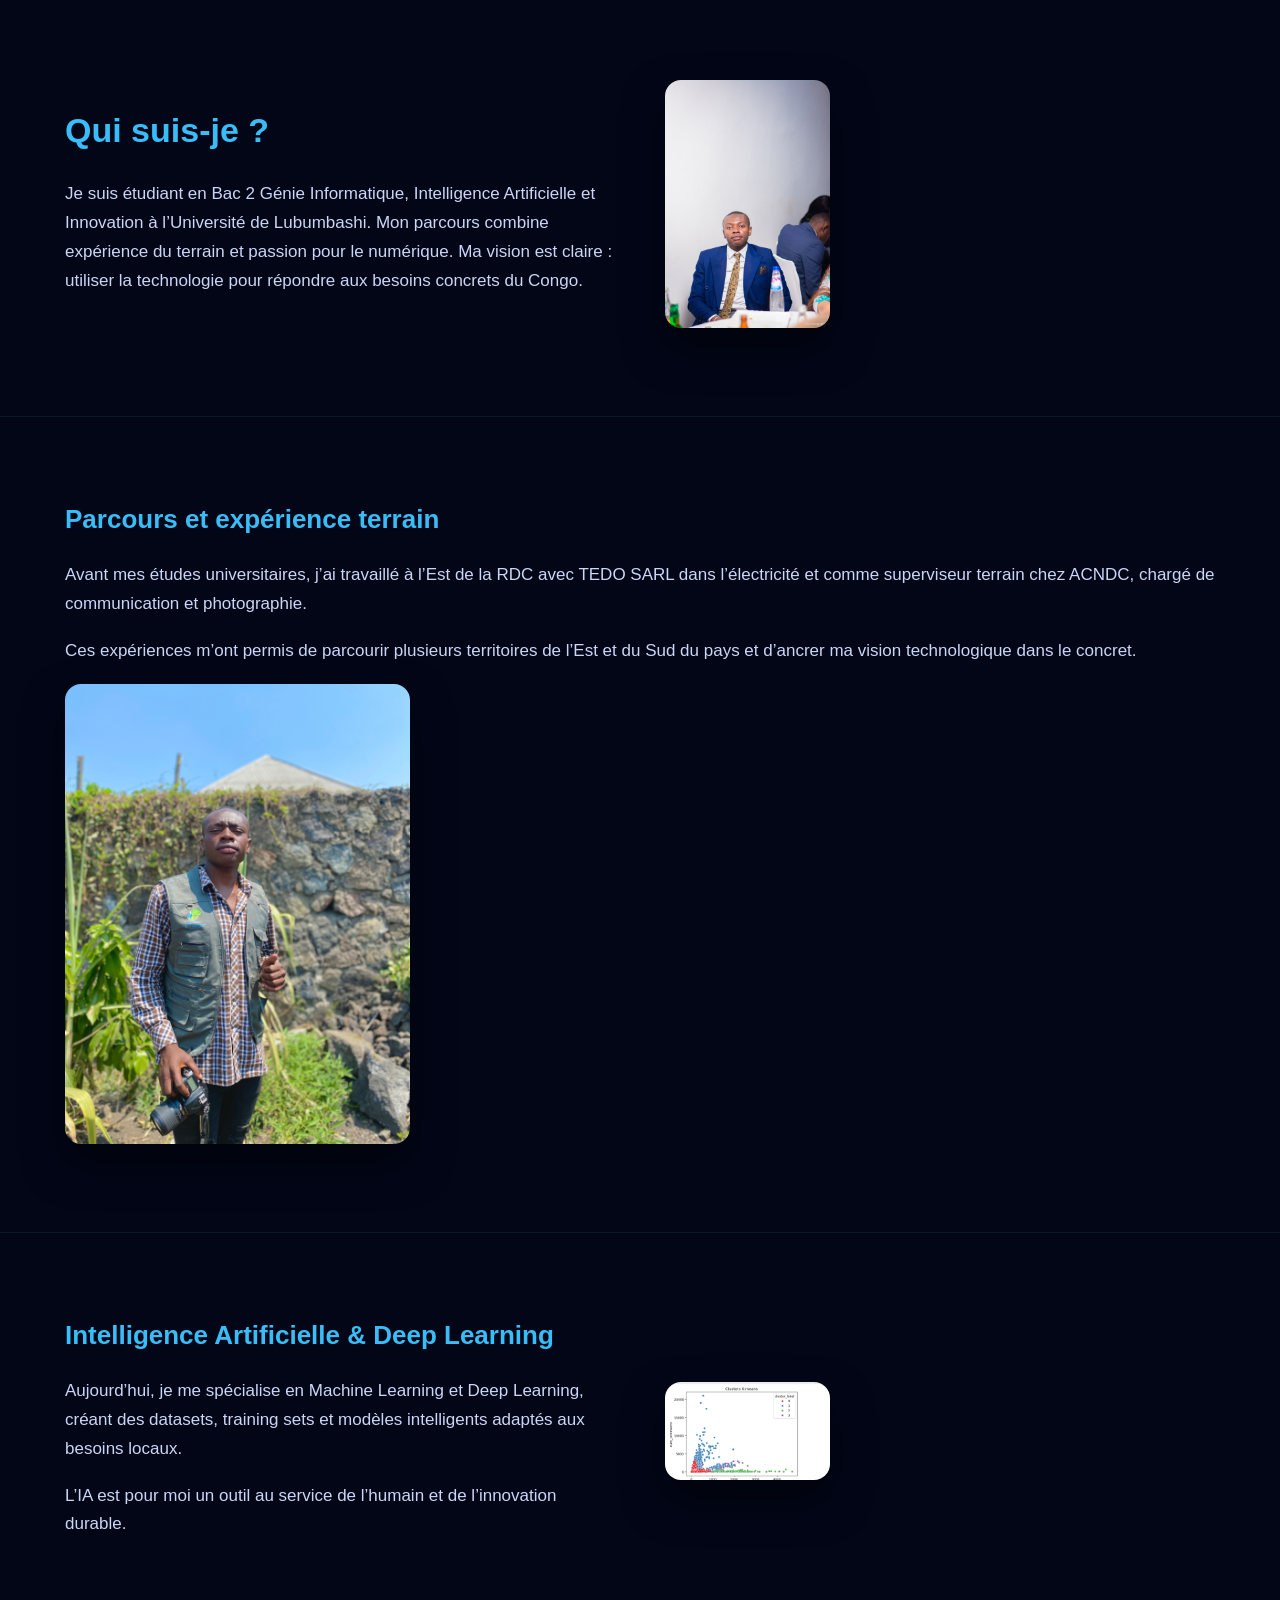
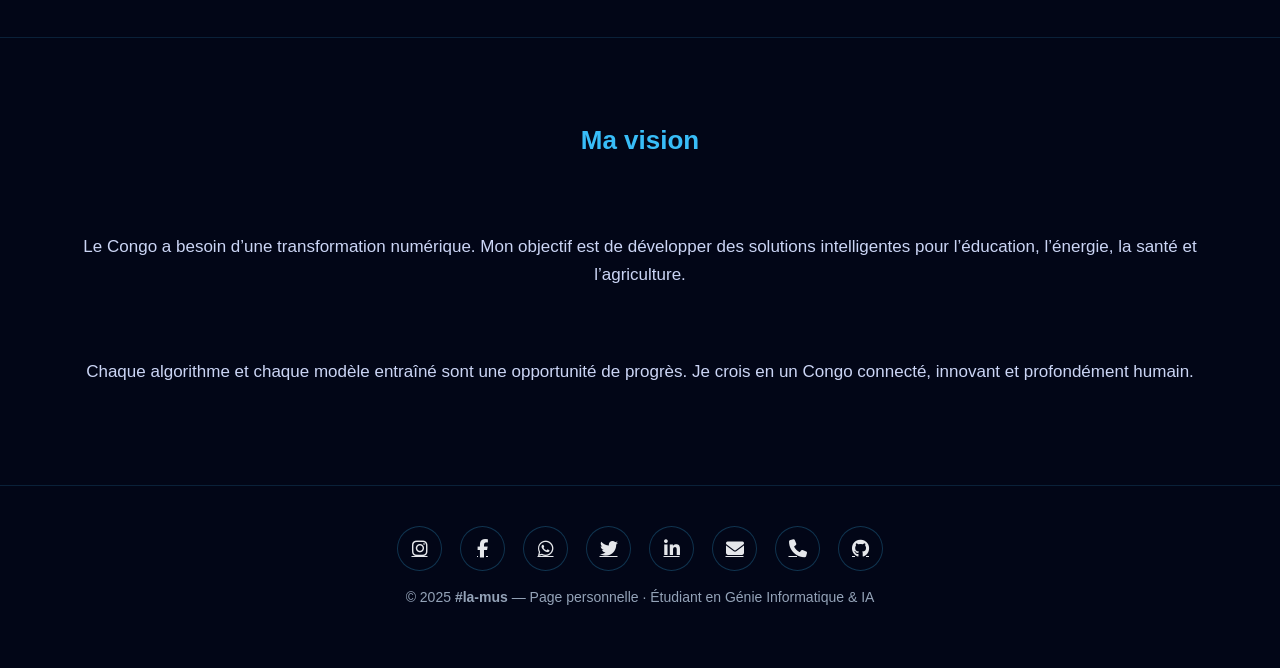
==== about.html @ ade67808 "Add files via upload" ====
<!DOCTYPE html>
<html lang="fr">
<head>
    <meta charset="UTF-8">
    <meta name="viewport" content="width=device-width, initial-scale=1.0">
    <title>À propos de moi | #la-mus</title>
    <link rel="stylesheet" href="https://cdnjs.cloudflare.com/ajax/libs/font-awesome/6.5.2/css/all.min.css">
    <style>
        /* RESET & BASE */
        * {
            margin: 0;
            padding: 0;
            box-sizing: border-box;
            font-family: "Segoe UI", Arial, sans-serif;
        }

        body {
            background-color: #020617;
            color: #e5e7eb;
            line-height: 1.7;
        }

        /* CONTAINERS & TEXT */
        .about-section {
            padding: 80px 20px;
        }

        .container {
            max-width: 1150px;
            margin: auto;
            display: flex;
            align-items: center;
            gap: 50px;
        }

        .container.reverse {
            flex-direction: row-reverse;
        }

        .container.center {
            flex-direction: column;
            text-align: center;
        }

        .text {
            flex: 1;
        }

        .image {
            flex: 1;
        }

        .image img {
            width: 30%;
            border-radius: 16px;
            box-shadow: 0 20px 40px rgba(0,0,0,0.5);
        }

        h2, h3 {
            color: #38bdf8;
            margin-bottom: 20px;
            font-weight: 600;
        }

        h2 { font-size: 34px; }
        h3 { font-size: 26px; }

        p {
            margin-bottom: 18px;
            font-size: 17px;
            color: #cbd5f5;
        }

        /* SECTIONS */
        .intro { background: linear-gradient(180deg, #020617, #020617); }
        .parcours { background-color: #020617; border-top: 1px solid rgba(56, 189, 248, 0.1); }
        .ai { background-color: #020617; border-top: 1px solid rgba(56, 189, 248, 0.1); }
        .vision { background: linear-gradient(180deg, #020617, #020617); border-top: 1px solid rgba(56, 189, 248, 0.15); }

        /* FOOTER */
        footer {
            background-color: #020617;
            padding: 40px 20px;
            text-align: center;
            border-top: 1px solid rgba(56, 189, 248, 0.15);
        }

        .social-icons {
            display: flex;
            justify-content: center;
            flex-wrap: wrap;
            gap: 18px;
            margin-bottom: 15px;
        }

        .social-icons a {
            width: 45px;
            height: 45px;
            display: flex;
            align-items: center;
            justify-content: center;
            border-radius: 50%;
            color: #e5e7eb;
            font-size: 18px;
            background: #020617;
            border: 1px solid rgba(56, 189, 248, 0.25);
            transition: all 0.3s ease;
        }

        .social-icons a:hover {
            transform: translateY(-4px);
            background-color: #38bdf8;
            color: #020617;
        }

        footer p { font-size: 14px; color: #94a3b8; }

        /* RESPONSIVE */
        @media (max-width: 768px) {
            .container, .container.reverse {
                flex-direction: column;
                text-align: center;
            }
            h2 { font-size: 28px; }
            h3 { font-size: 22px; }
            .image img { 
                max-width: 100%;
                width: auto;
                height: 200px; 
                margin: auto; }
        }
    </style>
</head>
<body>

    <!-- SECTION 1 : INTRO -->
    <section class="about-section intro">
        <div class="container">
            <div class="text">
                <h2>Qui suis-je ?</h2>
                <p>
                    Je suis étudiant en Bac 2 Génie Informatique, Intelligence Artificielle et Innovation
                    à l’Université de Lubumbashi. Mon parcours combine expérience du terrain et passion
                    pour le numérique. Ma vision est claire : utiliser la technologie pour répondre
                    aux besoins concrets du Congo.
                </p>
            </div>
            <div class="image">
                <img src="professionnel.JPG" alt="Photo personnelle">
            </div>
        </div>
    </section>

    <!-- SECTION 2 : PARCOURS -->
    <section class="about-section parcours">
        <div class="container reverse">
            
            <div class="text">
                <h3>Parcours et expérience terrain</h3>
                <p>
                    Avant mes études universitaires, j’ai travaillé à l’Est de la RDC avec TEDO SARL
                    dans l’électricité et comme superviseur terrain chez ACNDC, chargé de communication et photographie.
                </p>
                <p>
                    Ces expériences m’ont permis de parcourir plusieurs territoires de l’Est et du Sud
                    du pays et d’ancrer ma vision technologique dans le concret.
                </p>
                <div class="image">
                <img src="terrain.JPG" alt="Travail sur le terrain">
            </div>
            </div>
        </div>
    </section>

    <!-- SECTION 3 : IA & DEEP LEARNING -->
    <section class="about-section ai">
        <div class="container">
            <div class="text">
                <h3>Intelligence Artificielle & Deep Learning</h3>
                <p>
                    Aujourd’hui, je me spécialise en Machine Learning et Deep Learning, créant
                    des datasets, training sets et modèles intelligents adaptés aux besoins locaux.
                </p>
                <p>
                    L’IA est pour moi un outil au service de l’humain et de l’innovation durable.
                </p>
            </div>
            <div class="image">
                <img src="deeplerning.png" alt="Deep Learning illustration">
            </div>
        </div>
    </section>

    <!-- SECTION 4 : VISION -->
    <section class="about-section vision">
        <div class="container center">
            <h3>Ma vision</h3>
            <p>
                Le Congo a besoin d’une transformation numérique. Mon objectif est de développer
                des solutions intelligentes pour l’éducation, l’énergie, la santé et l’agriculture.
            </p>
            <p>
                Chaque algorithme et chaque modèle entraîné sont une opportunité de progrès. Je crois
                en un Congo connecté, innovant et profondément humain.
            </p>
        </div>
    </section>

    <!-- FOOTER -->
    <footer>
        <div class="social-icons">
            <a href="https://www.instagram.com/tonprofil" target="_blank"><i class="fab fa-instagram"></i></a>
            <a href="https://www.facebook.com/tonprofil" target="_blank"><i class="fab fa-facebook-f"></i></a>
            <a href="https://wa.me/243846066283" target="_blank"><i class="fab fa-whatsapp"></i></a>
            <a href="https://twitter.com/tonprofil" target="_blank"><i class="fab fa-twitter"></i></a>
            <a href="https://www.linkedin.com/in/tonprofil" target="_blank"><i class="fab fa-linkedin-in"></i></a>
            <a href="mailto:musjosue809@gmail.com"><i class="fas fa-envelope"></i></a>
            <a href="tel:+243846066283"><i class="fas fa-phone"></i></a>
            <a href="https://github.com/tonprofil" target="_blank"><i class="fab fa-github"></i></a>
        </div>
        <p>© 2025 <strong>#la-mus</strong> — Page personnelle · Étudiant en Génie Informatique & IA</p>
    </footer>

</body>
</html>
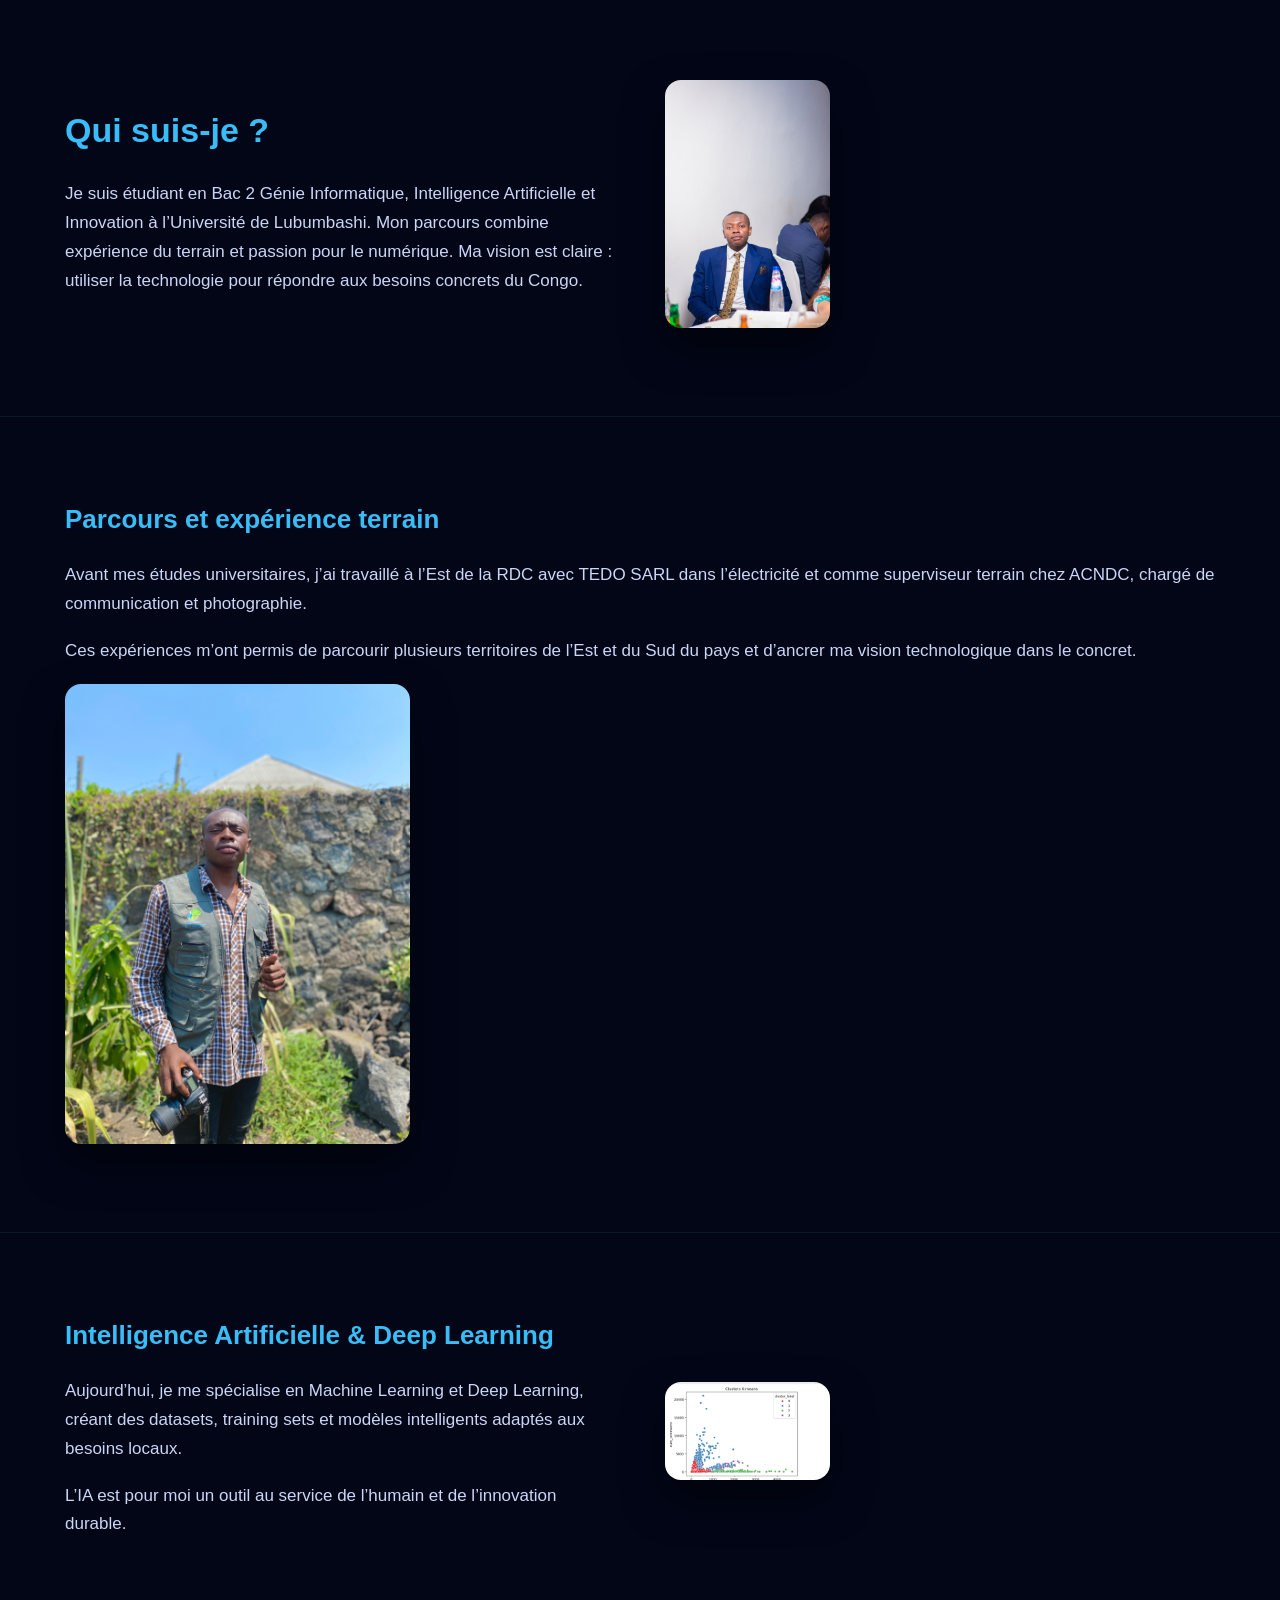
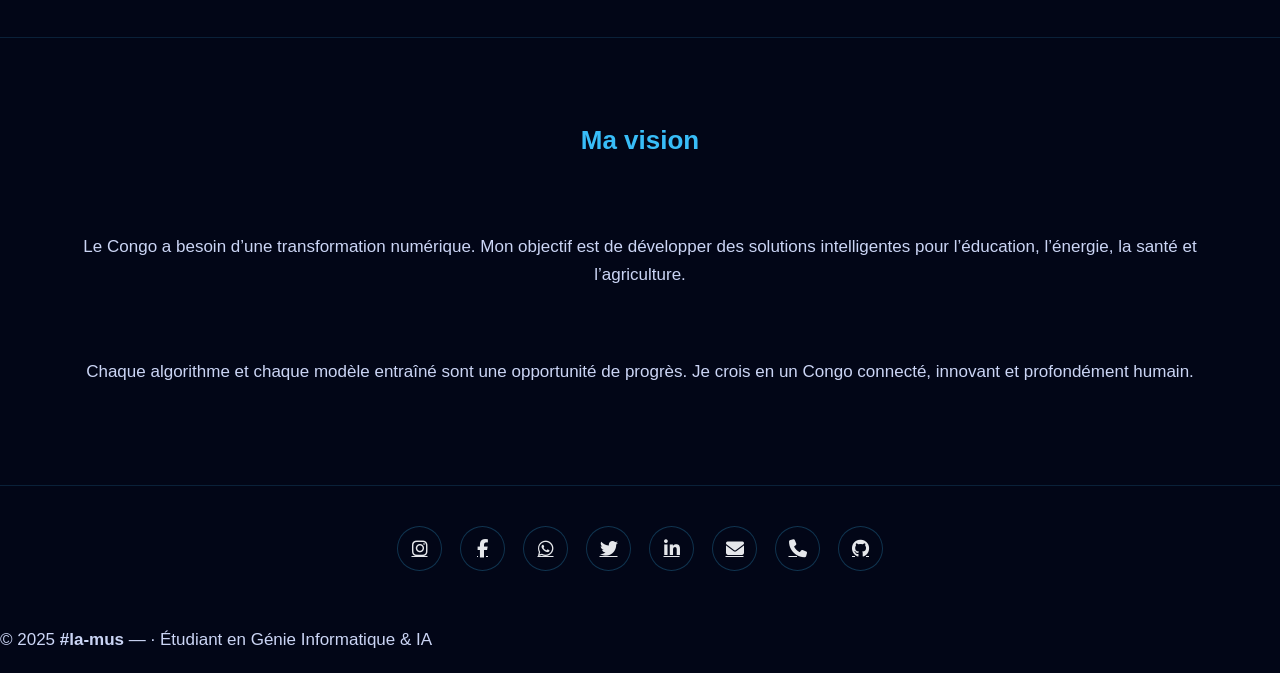
==== commit bac02663: "Revise footer with new social media links Updated footer social links and contact information." ====
--- a/about.html
+++ b/about.html
@@ -206,19 +206,19 @@
         </div>
     </section>
 
-    <!-- FOOTER -->
-    <footer>
-        <div class="social-icons">
-            <a href="https://www.instagram.com/tonprofil" target="_blank"><i class="fab fa-instagram"></i></a>
-            <a href="https://www.facebook.com/tonprofil" target="_blank"><i class="fab fa-facebook-f"></i></a>
-            <a href="https://wa.me/243846066283" target="_blank"><i class="fab fa-whatsapp"></i></a>
-            <a href="https://twitter.com/tonprofil" target="_blank"><i class="fab fa-twitter"></i></a>
-            <a href="https://www.linkedin.com/in/tonprofil" target="_blank"><i class="fab fa-linkedin-in"></i></a>
-            <a href="mailto:musjosue809@gmail.com"><i class="fas fa-envelope"></i></a>
-            <a href="tel:+243846066283"><i class="fas fa-phone"></i></a>
-            <a href="https://github.com/tonprofil" target="_blank"><i class="fab fa-github"></i></a>
-        </div>
-        <p>© 2025 <strong>#la-mus</strong> — Page personnelle · Étudiant en Génie Informatique & IA</p>
+  <footer>
+    <div class="social-icons">
+        <a href="https://www.instagram.com/mus_josue809" target="_blank" class="instagram" aria-label="Instagram"><i class="fab fa-instagram"></i></a>
+        <a href="https://www.facebook.com/musjosue" target="_blank" class="facebook" aria-label="Facebook"><i class="fab fa-facebook-f"></i></a>
+        <a href="https://wa.me/+243846066283" target="_blank" class="whatsapp" aria-label="WhatsApp"><i class="fab fa-whatsapp"></i></a>
+        <a href="https://x.com/josue_mus2" target="_blank" class="twitter" aria-label="Twitter"><i class="fab fa-twitter"></i></a>
+        <a href="https://www.linkedin.com/in/josu%C3%A9-kitumaini-836215221" target="_blank" class="linkedin" aria-label="LinkedIn"><i class="fab fa-linkedin-in"></i></a>
+        <a href="mailto:musjosue809@gmail.com" target="_blank" class="gmail" aria-label="Gmail"><i class="fas fa-envelope"></i></a>
+        <a href="tel:+243846066283" target="_blank" class="phone" aria-label="Téléphone"><i class="fas fa-phone"></i></a>
+        <a href="https://github.com/musombokelwa" target="_blank" class="github" aria-label="GitHub"><i class="fab fa-github"></i></a>
+    </div>
+</footer>
+      <p>© 2025 <strong>#la-mus</strong> —  · Étudiant en Génie Informatique & IA</p>
     </footer>
 
 </body>
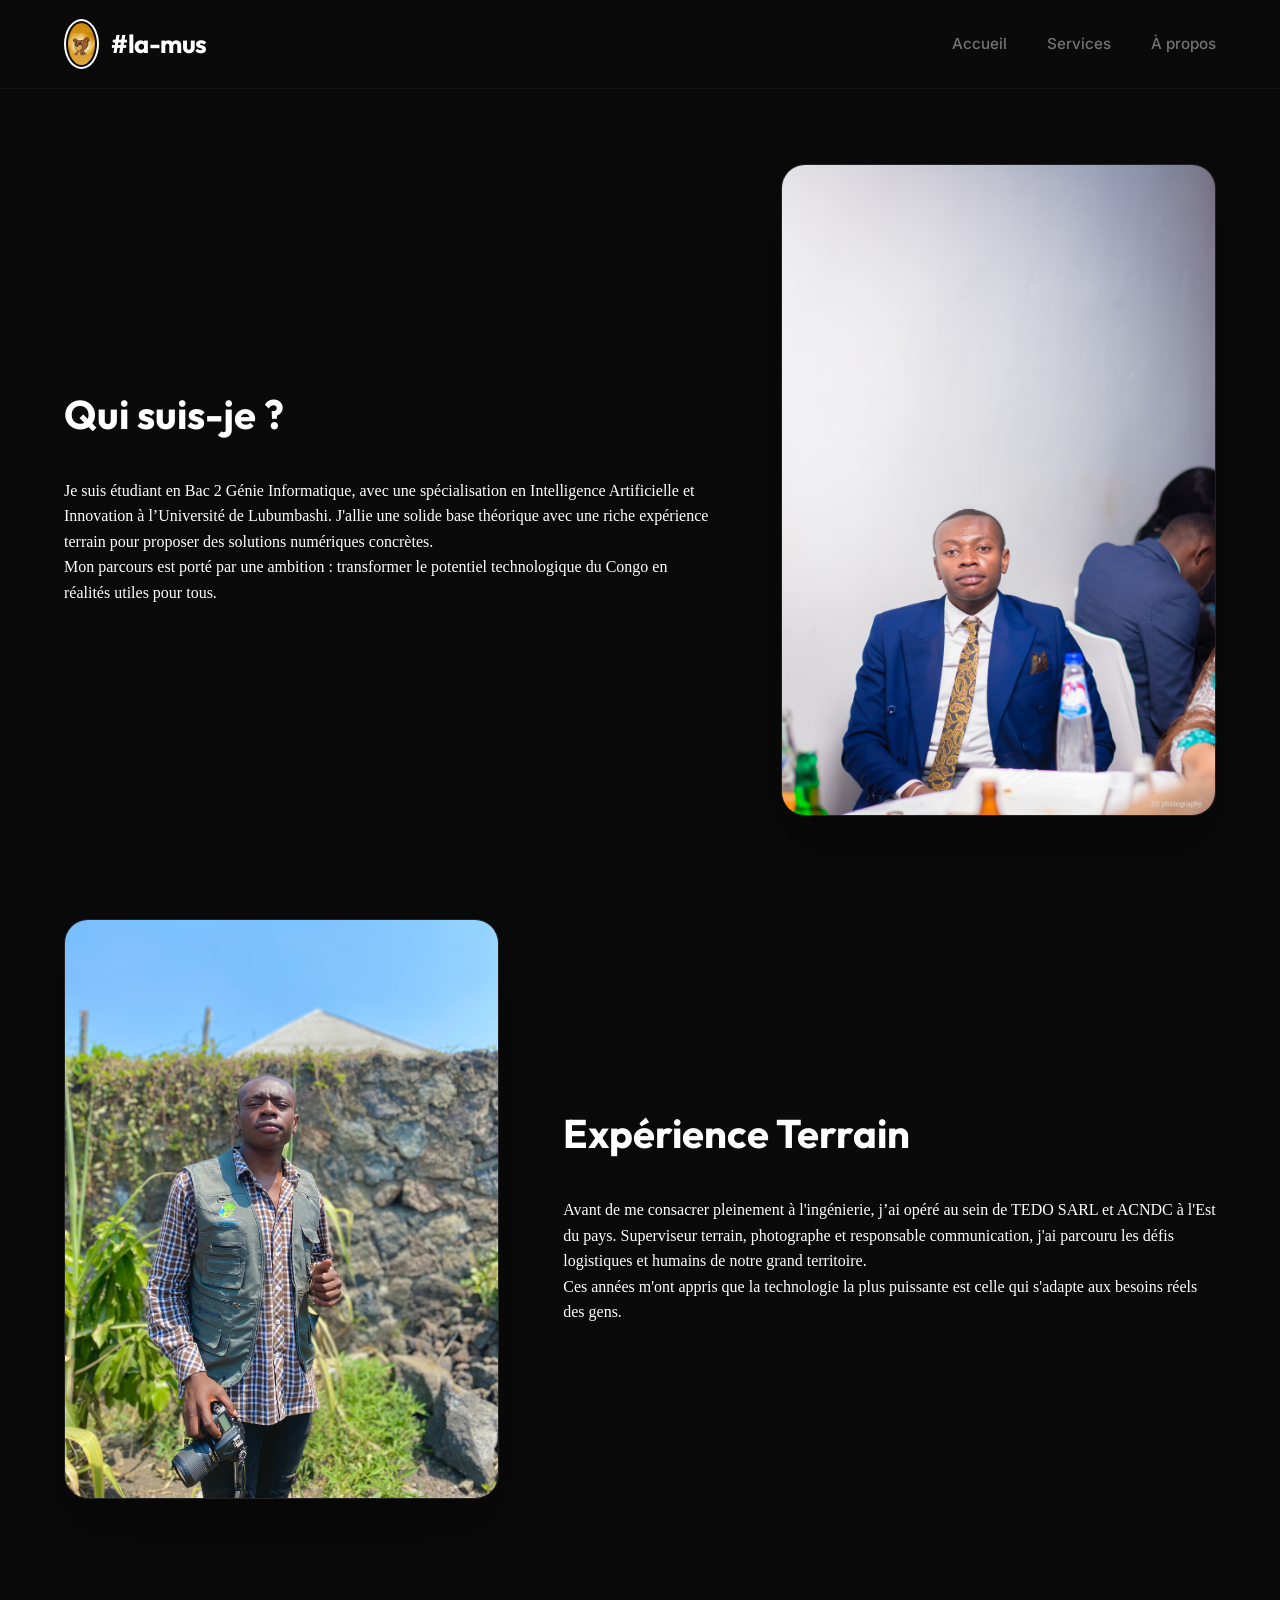
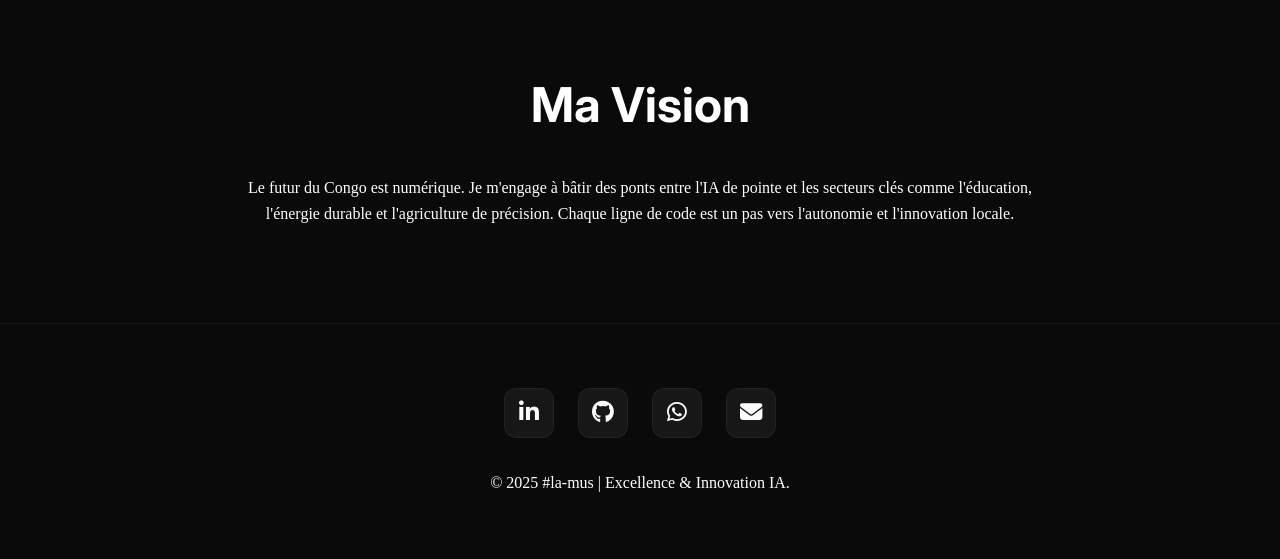
==== commit b53a3fdc: "Update about.html" ====
--- a/about.html
+++ b/about.html
@@ -1,225 +1,163 @@
 <!DOCTYPE html>
 <html lang="fr">
+
 <head>
     <meta charset="UTF-8">
     <meta name="viewport" content="width=device-width, initial-scale=1.0">
-    <title>À propos de moi | #la-mus</title>
+    <title>À propos | #la-mus Portfolio</title>
     <link rel="stylesheet" href="https://cdnjs.cloudflare.com/ajax/libs/font-awesome/6.5.2/css/all.min.css">
+    <link rel="stylesheet" href="home.css">
     <style>
-        /* RESET & BASE */
-        * {
-            margin: 0;
-            padding: 0;
-            box-sizing: border-box;
-            font-family: "Segoe UI", Arial, sans-serif;
+        .about-grid {
+            display: grid;
+            gap: 6rem;
+            padding: 4rem 5%;
+            max-width: 1400px;
+            margin: auto;
         }
 
-        body {
-            background-color: #020617;
-            color: #e5e7eb;
-            line-height: 1.7;
+        .about-row {
+            display: flex;
+            align-items: center;
+            gap: 4rem;
         }
 
-        /* CONTAINERS & TEXT */
-        .about-section {
-            padding: 80px 20px;
-        }
-
-        .container {
-            max-width: 1150px;
-            margin: auto;
-            display: flex;
-            align-items: center;
-            gap: 50px;
-        }
-
-        .container.reverse {
+        .about-row.reverse {
             flex-direction: row-reverse;
         }
 
-        .container.center {
-            flex-direction: column;
-            text-align: center;
+        .about-text {
+            flex: 1.2;
         }
 
-        .text {
-            flex: 1;
+        .about-text h2,
+        .about-text h3 {
+            color: var(--primary);
+            margin-bottom: 2rem;
+            font-family: 'Outfit', sans-serif;
+            font-size: 2.5rem;
         }
 
-        .image {
-            flex: 1;
+        .about-img {
+            flex: 0.8;
         }
 
-        .image img {
-            width: 30%;
-            border-radius: 16px;
-            box-shadow: 0 20px 40px rgba(0,0,0,0.5);
+        .about-img img {
+            width: 100%;
+            border-radius: 24px;
+            box-shadow: 0 30px 60px rgba(0, 0, 0, 0.3);
+            border: 1px solid rgba(255, 255, 255, 0.1);
         }
 
-        h2, h3 {
-            color: #38bdf8;
-            margin-bottom: 20px;
-            font-weight: 600;
+        .vision-centered {
+            text-align: center;
+            max-width: 800px;
+            margin: 6rem auto;
         }
 
-        h2 { font-size: 34px; }
-        h3 { font-size: 26px; }
-
-        p {
-            margin-bottom: 18px;
-            font-size: 17px;
-            color: #cbd5f5;
+        .vision-centered h3 {
+            font-size: 3rem;
+            color: #fff;
+            margin-bottom: 2rem;
         }
 
-        /* SECTIONS */
-        .intro { background: linear-gradient(180deg, #020617, #020617); }
-        .parcours { background-color: #020617; border-top: 1px solid rgba(56, 189, 248, 0.1); }
-        .ai { background-color: #020617; border-top: 1px solid rgba(56, 189, 248, 0.1); }
-        .vision { background: linear-gradient(180deg, #020617, #020617); border-top: 1px solid rgba(56, 189, 248, 0.15); }
-
-        /* FOOTER */
-        footer {
-            background-color: #020617;
-            padding: 40px 20px;
-            text-align: center;
-            border-top: 1px solid rgba(56, 189, 248, 0.15);
-        }
-
-        .social-icons {
-            display: flex;
-            justify-content: center;
-            flex-wrap: wrap;
-            gap: 18px;
-            margin-bottom: 15px;
-        }
-
-        .social-icons a {
-            width: 45px;
-            height: 45px;
-            display: flex;
-            align-items: center;
-            justify-content: center;
-            border-radius: 50%;
-            color: #e5e7eb;
-            font-size: 18px;
-            background: #020617;
-            border: 1px solid rgba(56, 189, 248, 0.25);
-            transition: all 0.3s ease;
-        }
-
-        .social-icons a:hover {
-            transform: translateY(-4px);
-            background-color: #38bdf8;
-            color: #020617;
-        }
-
-        footer p { font-size: 14px; color: #94a3b8; }
-
-        /* RESPONSIVE */
-        @media (max-width: 768px) {
-            .container, .container.reverse {
-                flex-direction: column;
+        @media (max-width: 968px) {
+            .about-row {
+                flex-direction: column !important;
                 text-align: center;
             }
-            h2 { font-size: 28px; }
-            h3 { font-size: 22px; }
-            .image img { 
-                max-width: 100%;
-                width: auto;
-                height: 200px; 
-                margin: auto; }
+
+            .about-img img {
+                width: 80%;
+            }
         }
     </style>
 </head>
+
 <body>
 
-    <!-- SECTION 1 : INTRO -->
-    <section class="about-section intro">
+    <header>
         <div class="container">
-            <div class="text">
-                <h2>Qui suis-je ?</h2>
-                <p>
-                    Je suis étudiant en Bac 2 Génie Informatique, Intelligence Artificielle et Innovation
-                    à l’Université de Lubumbashi. Mon parcours combine expérience du terrain et passion
-                    pour le numérique. Ma vision est claire : utiliser la technologie pour répondre
-                    aux besoins concrets du Congo.
-                </p>
+            <div class="logo">
+                <img src="JHCL9368.JPG" alt="#la-mus"> <span>#la-mus</span>
             </div>
-            <div class="image">
-                <img src="professionnel.JPG" alt="Photo personnelle">
+            <nav>
+                <ul id="nav-links">
+                    <li><a href="home.html">Accueil</a></li>
+                    <li><a href="services.html">Services</a></li>
+                    <li><a href="about.html">À propos</a></li>
+                </ul>
+            </nav>
+            <div class="burger" id="burger"><span></span><span></span><span></span></div>
+        </div>
+    </header>
+
+    <main>
+        <div class="about-grid">
+            <!-- SECTION 1 -->
+            <div class="about-row">
+                <div class="about-text">
+                    <h2>Qui suis-je ?</h2>
+                    <p>
+                        Je suis étudiant en Bac 2 Génie Informatique, avec une spécialisation en Intelligence
+                        Artificielle et Innovation
+                        à l’Université de Lubumbashi. J'allie une solide base théorique avec une riche expérience
+                        terrain pour proposer
+                        des solutions numériques concrètes.
+                    </p>
+                    <p>Mon parcours est porté par une ambition : transformer le potentiel technologique du Congo en
+                        réalités utiles pour tous.</p>
+                </div>
+                <div class="about-img">
+                    <img src="professionnel.JPG" alt="Portrait professionnel">
+                </div>
+            </div>
+
+            <!-- SECTION 2 -->
+            <div class="about-row reverse">
+                <div class="about-text">
+                    <h3>Expérience Terrain</h3>
+                    <p>
+                        Avant de me consacrer pleinement à l'ingénierie, j’ai opéré au sein de TEDO SARL et ACNDC à
+                        l'Est du pays.
+                        Superviseur terrain, photographe et responsable communication, j'ai parcouru les défis
+                        logistiques et humains
+                        de notre grand territoire.
+                    </p>
+                    <p>Ces années m'ont appris que la technologie la plus puissante est celle qui s'adapte aux besoins
+                        réels des gens.</p>
+                </div>
+                <div class="about-img">
+                    <img src="terrain.JPG" alt="Expérience terrain">
+                </div>
             </div>
         </div>
-    </section>
 
-    <!-- SECTION 2 : PARCOURS -->
-    <section class="about-section parcours">
-        <div class="container reverse">
-            
-            <div class="text">
-                <h3>Parcours et expérience terrain</h3>
-                <p>
-                    Avant mes études universitaires, j’ai travaillé à l’Est de la RDC avec TEDO SARL
-                    dans l’électricité et comme superviseur terrain chez ACNDC, chargé de communication et photographie.
-                </p>
-                <p>
-                    Ces expériences m’ont permis de parcourir plusieurs territoires de l’Est et du Sud
-                    du pays et d’ancrer ma vision technologique dans le concret.
-                </p>
-                <div class="image">
-                <img src="terrain.JPG" alt="Travail sur le terrain">
-            </div>
-            </div>
+        <section class="vision-centered">
+            <h3>Ma Vision</h3>
+            <p>Le futur du Congo est numérique. Je m'engage à bâtir des ponts entre l'IA de pointe et les secteurs clés
+                comme l'éducation,
+                l'énergie durable et l'agriculture de précision. Chaque ligne de code est un pas vers l'autonomie et
+                l'innovation locale.</p>
+        </section>
+    </main>
+
+    <footer>
+        <div class="social-icons">
+            <a href="https://www.linkedin.com" target="_blank"><i class="fab fa-linkedin-in"></i></a>
+            <a href="https://github.com" target="_blank"><i class="fab fa-github"></i></a>
+            <a href="https://wa.me/+243846066283" target="_blank"><i class="fab fa-whatsapp"></i></a>
+            <a href="mailto:musjosue809@gmail.com"><i class="fas fa-envelope"></i></a>
         </div>
-    </section>
-
-    <!-- SECTION 3 : IA & DEEP LEARNING -->
-    <section class="about-section ai">
-        <div class="container">
-            <div class="text">
-                <h3>Intelligence Artificielle & Deep Learning</h3>
-                <p>
-                    Aujourd’hui, je me spécialise en Machine Learning et Deep Learning, créant
-                    des datasets, training sets et modèles intelligents adaptés aux besoins locaux.
-                </p>
-                <p>
-                    L’IA est pour moi un outil au service de l’humain et de l’innovation durable.
-                </p>
-            </div>
-            <div class="image">
-                <img src="deeplerning.png" alt="Deep Learning illustration">
-            </div>
-        </div>
-    </section>
-
-    <!-- SECTION 4 : VISION -->
-    <section class="about-section vision">
-        <div class="container center">
-            <h3>Ma vision</h3>
-            <p>
-                Le Congo a besoin d’une transformation numérique. Mon objectif est de développer
-                des solutions intelligentes pour l’éducation, l’énergie, la santé et l’agriculture.
-            </p>
-            <p>
-                Chaque algorithme et chaque modèle entraîné sont une opportunité de progrès. Je crois
-                en un Congo connecté, innovant et profondément humain.
-            </p>
-        </div>
-    </section>
-
-  <footer>
-    <div class="social-icons">
-        <a href="https://www.instagram.com/mus_josue809" target="_blank" class="instagram" aria-label="Instagram"><i class="fab fa-instagram"></i></a>
-        <a href="https://www.facebook.com/musjosue" target="_blank" class="facebook" aria-label="Facebook"><i class="fab fa-facebook-f"></i></a>
-        <a href="https://wa.me/+243846066283" target="_blank" class="whatsapp" aria-label="WhatsApp"><i class="fab fa-whatsapp"></i></a>
-        <a href="https://x.com/josue_mus2" target="_blank" class="twitter" aria-label="Twitter"><i class="fab fa-twitter"></i></a>
-        <a href="https://www.linkedin.com/in/josu%C3%A9-kitumaini-836215221" target="_blank" class="linkedin" aria-label="LinkedIn"><i class="fab fa-linkedin-in"></i></a>
-        <a href="mailto:musjosue809@gmail.com" target="_blank" class="gmail" aria-label="Gmail"><i class="fas fa-envelope"></i></a>
-        <a href="tel:+243846066283" target="_blank" class="phone" aria-label="Téléphone"><i class="fas fa-phone"></i></a>
-        <a href="https://github.com/musombokelwa" target="_blank" class="github" aria-label="GitHub"><i class="fab fa-github"></i></a>
-    </div>
-</footer>
-      <p>© 2025 <strong>#la-mus</strong> —  · Étudiant en Génie Informatique & IA</p>
+        <p>&copy; 2025 #la-mus | Excellence & Innovation IA.</p>
     </footer>
 
+    <script>
+        const burger = document.getElementById('burger');
+        const navLinks = document.getElementById('nav-links');
+        burger.addEventListener('click', () => { navLinks.classList.toggle('show'); burger.classList.toggle('active'); });
+    </script>
+    <script src="chatbot.js"></script>
 </body>
+
 </html>
--- a/home.css
+++ b/home.css
@@ -0,0 +1,576 @@
+@import url('https://fonts.googleapis.com/css2?family=Inter:wght@300;400;500;600;700;800&family=Outfit:wght@400;600;700&display=swap');
+
+:root {
+    --primary: #ffffff;
+    --primary-dark: #a3a3a3;
+    --secondary: #525252;
+    --bg-dark: #0a0a0a;
+    --bg-card: #171717;
+    --text-main: #fafafa;
+    --text-muted: #737373;
+    --glass: rgba(10, 10, 10, 0.8);
+    --transition: all 0.4s cubic-bezier(0.4, 0, 0.2, 1);
+}
+
+* {
+    margin: 0;
+    padding: 0;
+    box-sizing: border-box;
+    user-select: none;
+}
+
+body {
+    font-family: 'Inter', sans-serif;
+    background-color: var(--bg-dark);
+    line-height: 1.6;
+    overflow-x: hidden;
+    color: var(--text-main);
+}
+
+a {
+    text-decoration: none;
+    color: inherit;
+    transition: var(--transition);
+}
+
+/* --- HEADER --- */
+header {
+    position: fixed;
+    top: 0;
+    width: 100%;
+    background: var(--glass);
+    backdrop-filter: blur(12px);
+    border-bottom: 1px solid rgba(255, 255, 255, 0.05);
+    z-index: 1000;
+}
+
+header .container {
+    display: flex;
+    justify-content: space-between;
+    align-items: center;
+    padding: 1.2rem 5%;
+    max-width: 1400px;
+    margin: auto;
+}
+
+.logo {
+    display: flex;
+    align-items: center;
+    font-family: 'Outfit', sans-serif;
+    font-size: 1.6rem;
+    font-weight: 700;
+    color: var(--primary);
+    letter-spacing: -0.5px;
+}
+
+.logo img {
+    height: 50px;
+    width: 35px;
+    border-radius: 50%;
+    margin-right: 12px;
+    border: 2px solid var(--primary);
+    padding: 2px;
+}
+
+nav ul {
+    list-style: none;
+    display: flex;
+    gap: 2.5rem;
+}
+
+nav ul li a {
+    color: var(--text-muted);
+    font-weight: 500;
+    font-size: 0.95rem;
+    position: relative;
+}
+
+nav ul li a::after {
+    content: '';
+    position: absolute;
+    bottom: -5px;
+    left: 0;
+    width: 0;
+    height: 2px;
+    background-color: var(--primary);
+    transition: var(--transition);
+}
+
+nav ul li a:hover {
+    color: var(--text-main);
+}
+
+nav ul li a:hover::after {
+    width: 100%;
+}
+
+.burger {
+    display: none;
+    flex-direction: column;
+    gap: 6px;
+    cursor: pointer;
+}
+
+.burger span {
+    width: 28px;
+    height: 2px;
+    background-color: var(--text-main);
+    transition: var(--transition);
+}
+
+/* --- HERO SECTION --- */
+main {
+    padding-top: 100px;
+}
+
+.presentation {
+    display: flex;
+    align-items: center;
+    justify-content: space-between;
+    min-height: 80vh;
+    padding: 4rem 5%;
+    max-width: 1400px;
+    margin: auto;
+    gap: 4rem;
+}
+
+.presentation .text {
+    flex: 1.2;
+    color: #fafafa;
+}
+
+p {
+    color: rgb(255, 255, 255);
+    font-size: 1;
+    font-family: 'Times New Roman', Times, serif;
+}
+
+.presentation .text strong {
+    font-family: 'Outfit', sans-serif;
+    font-size: 3.5rem;
+    color: var(--text-main);
+    display: block;
+    margin-bottom: 1.5rem;
+    line-height: 1.1;
+    background: linear-gradient(to right, #fff, #737373);
+    -webkit-background-clip: text;
+    -webkit-text-fill-color: transparent;
+}
+
+.presentation .text p {
+    font-size: 1.15rem;
+    color: white;
+    margin-bottom: 2.5rem;
+    max-width: 600px;
+}
+
+.presentation .images {
+    flex: 0.8;
+    position: relative;
+    display: flex;
+    justify-content: center;
+    perspective: 1000px;
+}
+
+.presentation .images img {
+    width: 400px;
+    height: 500px;
+    border-radius: 40px;
+    object-fit: cover;
+    box-shadow: 0 40px 80px rgba(0, 0, 0, 0.7), 0 0 20px rgba(255, 255, 255, 0.1);
+    border: 1px solid rgba(255, 255, 255, 0.2);
+    transform: rotateY(-10deg) rotateX(10deg);
+    transition: var(--transition);
+}
+
+.presentation .images::after {
+    content: '';
+    position: absolute;
+    top: 50%;
+    left: 50%;
+    width: 110%;
+    height: 110%;
+    background: radial-gradient(circle, rgba(255, 255, 255, 0.1) 0%, transparent 70%);
+    transform: translate(-50%, -50%);
+    z-index: -1;
+}
+
+.presentation .images img:hover {
+    transform: rotateY(0deg) rotateX(0deg) scale(1.05);
+    border-color: var(--primary);
+    box-shadow: 0 50px 100px rgba(0, 0, 0, 0.8), 0 0 30px rgba(255, 255, 255, 0.2);
+}
+
+.download-btn {
+    display: inline-flex;
+    align-items: center;
+    background: linear-gradient(135deg, #ffffff, #a3a3a3);
+    color: #000;
+    padding: 1rem 2rem;
+    border-radius: 12px;
+    font-weight: 600;
+    gap: 0.8rem;
+    box-shadow: 0 10px 20px rgba(255, 255, 255, 0.1);
+}
+
+.download-btn:hover {
+    transform: translateY(-4px);
+    box-shadow: 0 15px 30px rgba(255, 255, 255, 0.2);
+    background: #fff;
+    color: #000;
+}
+
+/* --- PROJECTS --- */
+section.nos-projets {
+    padding: 6rem 5%;
+    max-width: 1400px;
+    margin: auto;
+}
+
+.project-card {
+    display: flex;
+    background: var(--bg-card);
+    border-radius: 24px;
+    overflow: hidden;
+    margin-bottom: 4rem;
+    border: 1px solid rgba(255, 255, 255, 0.05);
+    transition: var(--transition);
+}
+
+.project-card:hover {
+    border-color: rgba(56, 189, 248, 0.3);
+}
+
+.project-card .image {
+    flex: 1;
+    height: 400px;
+}
+
+.project-card .image img {
+    width: 100%;
+    height: 100%;
+    object-fit: cover;
+}
+
+.project-card .text {
+    flex: 1;
+    padding: 3rem;
+    display: flex;
+    flex-direction: column;
+    justify-content: center;
+}
+
+.project-card .text h2 {
+    font-family: 'Outfit', sans-serif;
+    font-size: 2rem;
+    margin-bottom: 1rem;
+    color: var(--primary);
+}
+
+/* --- CONTACT --- */
+.contact-section {
+    padding: 6rem 5%;
+    background: linear-gradient(180deg, var(--bg-dark), #74707092);
+
+}
+
+.contact-container {
+    max-width: 800px;
+    margin: auto;
+    text-align: center;
+}
+
+.contact-form {
+    background-color: #211e1e50;
+    padding: 3rem;
+    border-radius: 24px;
+    border: 1px solid rgba(202, 198, 198, 0.05);
+    margin-top: 3rem;
+    text-align: left;
+}
+
+.form-group {
+    margin-bottom: 1.5rem;
+}
+
+.form-group label {
+    display: block;
+    margin-bottom: 0.6rem;
+    color: #ffffff;
+    font-weight: 500;
+}
+
+.contact-form textarea {
+    min-height: 20rem;
+    max-height: 20rem;
+}
+
+.contact-form input,
+.contact-form textarea {
+    width: 100%;
+    background: rgba(2, 6, 23, 0.5);
+    border: 1px solid rgba(255, 255, 255, 0.1);
+    border-radius: 10px;
+    padding: 1rem;
+    color: #fff;
+    font-family: inherit;
+    transition: var(--transition)
+}
+
+.contact-form input:focus,
+.contact-form textarea:focus {
+    outline: none;
+    border-color: var(--primary);
+    background: rgba(2, 6, 23, 0.8);
+}
+
+button[type="submit"] {
+    width: 100%;
+    padding: 1rem;
+    border: none;
+    background: var(--primary);
+    color: #fff;
+    font-weight: 700;
+    border-radius: 10px;
+    cursor: pointer;
+    transition: var(--transition);
+}
+
+button[type="submit"]:hover {
+    background: #fff;
+    color: #000;
+    transform: scale(1.02);
+}
+
+/* --- FOOTER --- */
+footer {
+    padding: 4rem 5%;
+    border-top: 1px solid rgba(255, 255, 255, 0.05);
+    text-align: center;
+}
+
+.social-icons {
+    display: flex;
+    justify-content: center;
+    gap: 1.5rem;
+    margin-bottom: 2rem;
+}
+
+.social-icons a {
+    width: 50px;
+    height: 50px;
+    border-radius: 12px;
+    background: var(--bg-card);
+    display: flex;
+    align-items: center;
+    justify-content: center;
+    font-size: 1.4rem;
+    border: 1px solid rgba(255, 255, 255, 0.05);
+}
+
+.social-icons a:hover {
+    color: var(--primary);
+    border-color: var(--primary);
+    transform: translateY(-5px);
+}
+
+/* --- CHATBOT --- */
+.chatbot-container {
+    position: fixed;
+    bottom: 30px;
+    right: 30px;
+    z-index: 2000;
+    display: flex;
+    flex-direction: column;
+    align-items: flex-end;
+}
+
+.chat-bubble {
+    width: 65px;
+    height: 65px;
+    background: var(--primary);
+    border-radius: 50%;
+    display: flex;
+    align-items: center;
+    justify-content: center;
+    cursor: pointer;
+    box-shadow: 0 10px 30px rgba(255, 255, 255, 0.2);
+    transition: var(--transition);
+}
+
+.chat-bubble:hover {
+    transform: scale(1.1) rotate(15deg);
+}
+
+.chat-bubble i {
+    color: #000;
+    font-size: 1.8rem;
+}
+
+.chat-window {
+    width: 400px;
+    height: 600px;
+    background: #121212;
+    border: 1px solid rgba(255, 255, 255, 0.1);
+    border-radius: 24px;
+    margin-bottom: 20px;
+    display: none;
+    flex-direction: column;
+    overflow: hidden;
+    box-shadow: 0 20px 50px rgba(0, 0, 0, 0.8);
+    backdrop-filter: blur(20px);
+}
+
+.chat-window.active {
+    display: flex;
+    animation: slideUp 0.4s cubic-bezier(0.4, 0, 0.2, 1);
+}
+
+@keyframes slideUp {
+    from {
+        opacity: 0;
+        transform: translateY(20px) scale(0.95);
+    }
+
+    to {
+        opacity: 1;
+        transform: translateY(0) scale(1);
+    }
+}
+
+.chat-header {
+    padding: 1.5rem;
+    background: var(--primary);
+    color: #000;
+    display: flex;
+    justify-content: space-between;
+    align-items: center;
+}
+
+.chat-header h3 {
+    font-family: 'Outfit', sans-serif;
+    font-size: 1.2rem;
+    font-weight: 700;
+}
+
+.chat-header span {
+    cursor: pointer;
+    font-size: 1.2rem;
+}
+
+.chat-messages {
+    flex: 1;
+    padding: 1.5rem;
+    overflow-y: auto;
+    display: flex;
+    flex-direction: column;
+    gap: 1rem;
+}
+
+.message {
+    max-width: 80%;
+    padding: 0.8rem 1.2rem;
+    border-radius: 15px;
+    font-size: 0.95rem;
+    line-height: 1.4;
+}
+
+.message.bot {
+    align-self: flex-start;
+    background: #000;
+    color: #fff;
+    border-bottom-left-radius: 2px;
+}
+
+.message.user {
+    align-self: flex-end;
+    background: var(--primary);
+    color: #000;
+    border-bottom-right-radius: 2px;
+    font-weight: 500;
+}
+
+.chat-input {
+    padding: 1.2rem;
+    display: flex;
+    gap: 10px;
+    background: #1a1a1a;
+    border-top: 1px solid rgba(255, 255, 255, 0.05);
+}
+
+.chat-input input {
+    flex: 1;
+    background: #0a0a0a;
+    border: 1px solid rgba(255, 255, 255, 0.1);
+    color: #fff;
+    padding: 0.8rem 1.2rem;
+    border-radius: 30px;
+    outline: none;
+    transition: var(--transition);
+}
+
+.chat-input input:focus {
+    border-color: var(--primary);
+}
+
+.chat-input button {
+    background: var(--primary);
+    border: none;
+    width: 45px;
+    height: 45px;
+    border-radius: 50%;
+    cursor: pointer;
+    display: flex;
+    align-items: center;
+    justify-content: center;
+    transition: var(--transition);
+}
+
+.chat-input button:hover {
+    transform: scale(1.05);
+}
+
+.chat-input button i {
+    color: #000;
+}
+
+/* --- MOBILE RESPONSIVE --- */
+@media (max-width: 968px) {
+    .presentation {
+        flex-direction: column-reverse;
+        text-align: center;
+        gap: 3rem;
+    }
+
+    .presentation .text strong {
+        font-size: 2.8rem;
+    }
+
+    .presentation .images img {
+        width: 320px;
+        height: 400px;
+    }
+
+    .project-card {
+        flex-direction: column;
+    }
+
+    .project-card .image {
+        height: 250px;
+    }
+
+    nav ul {
+        display: none;
+    }
+
+    .burger {
+        display: flex;
+    }
+
+    .chat-window {
+        width: calc(100vw - 40px);
+        height: 70vh;
+        bottom: 100px;
+        right: 20px;
+    }
+}
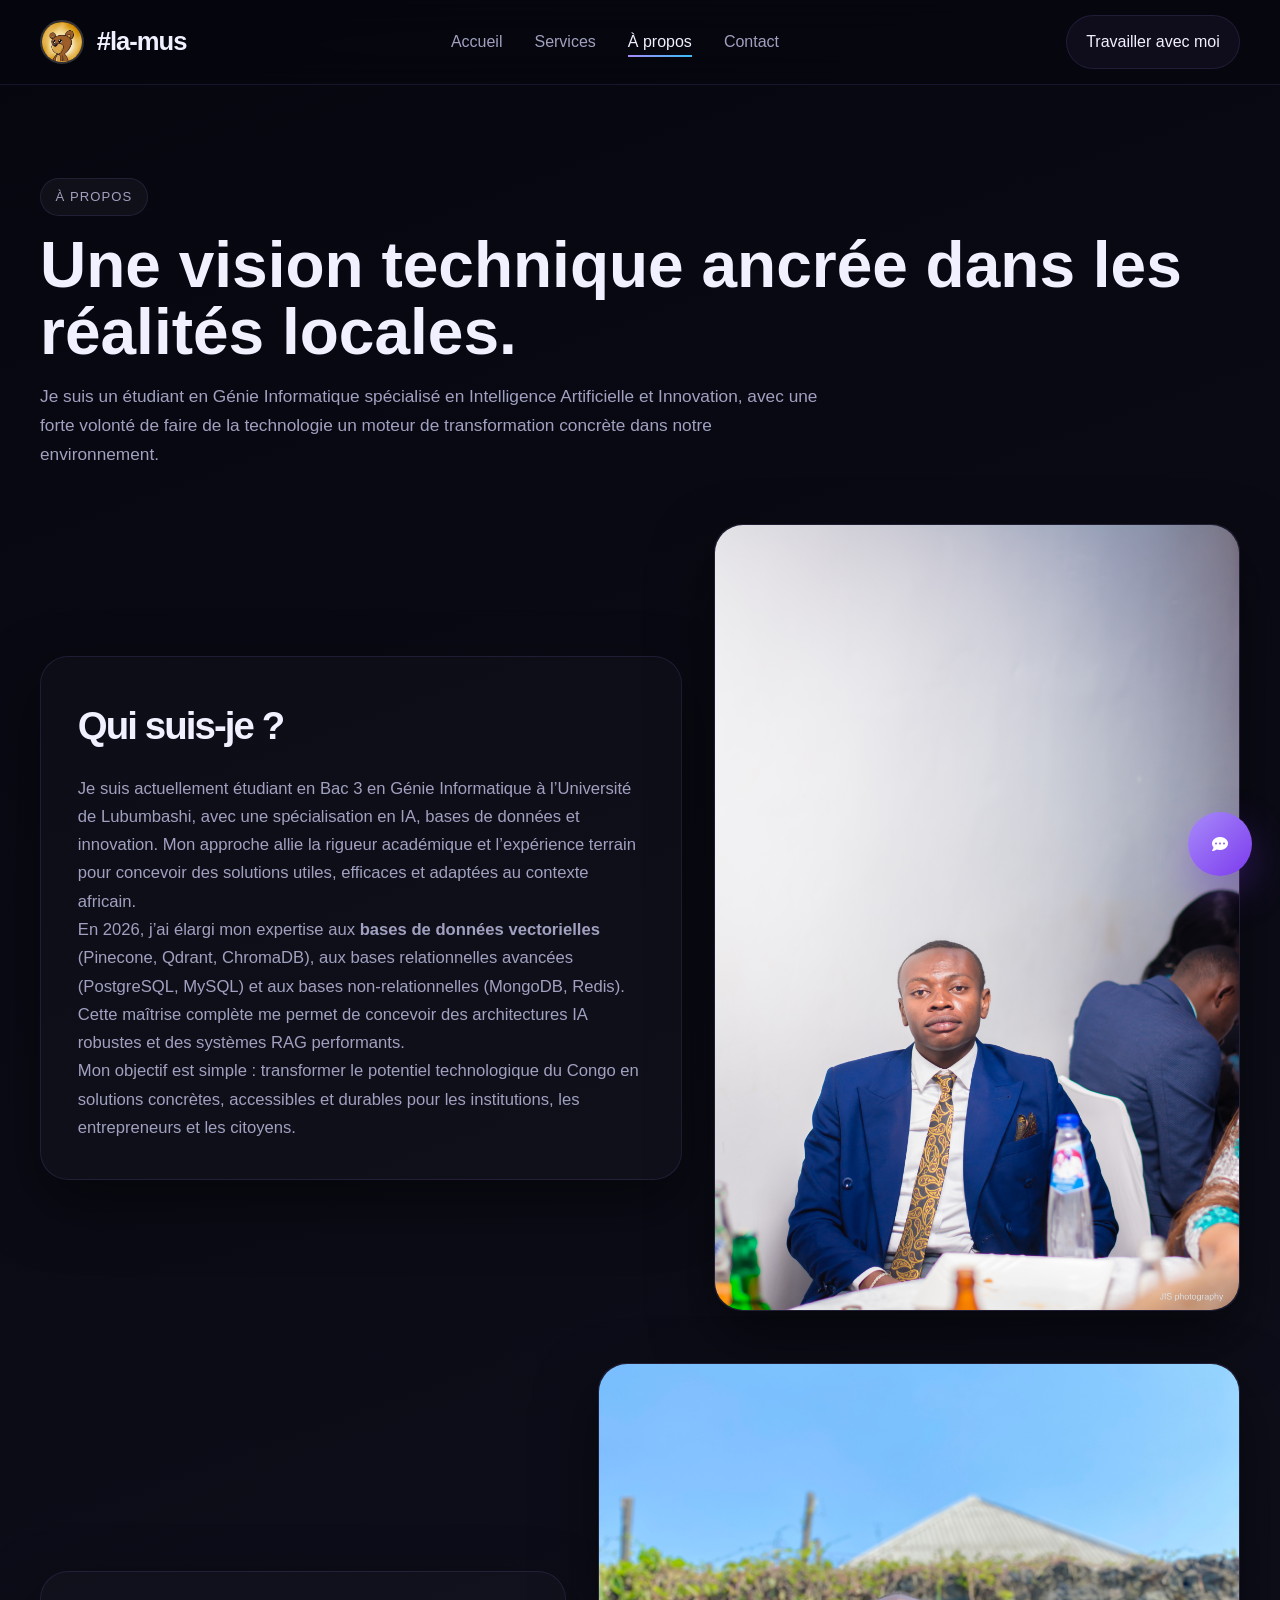
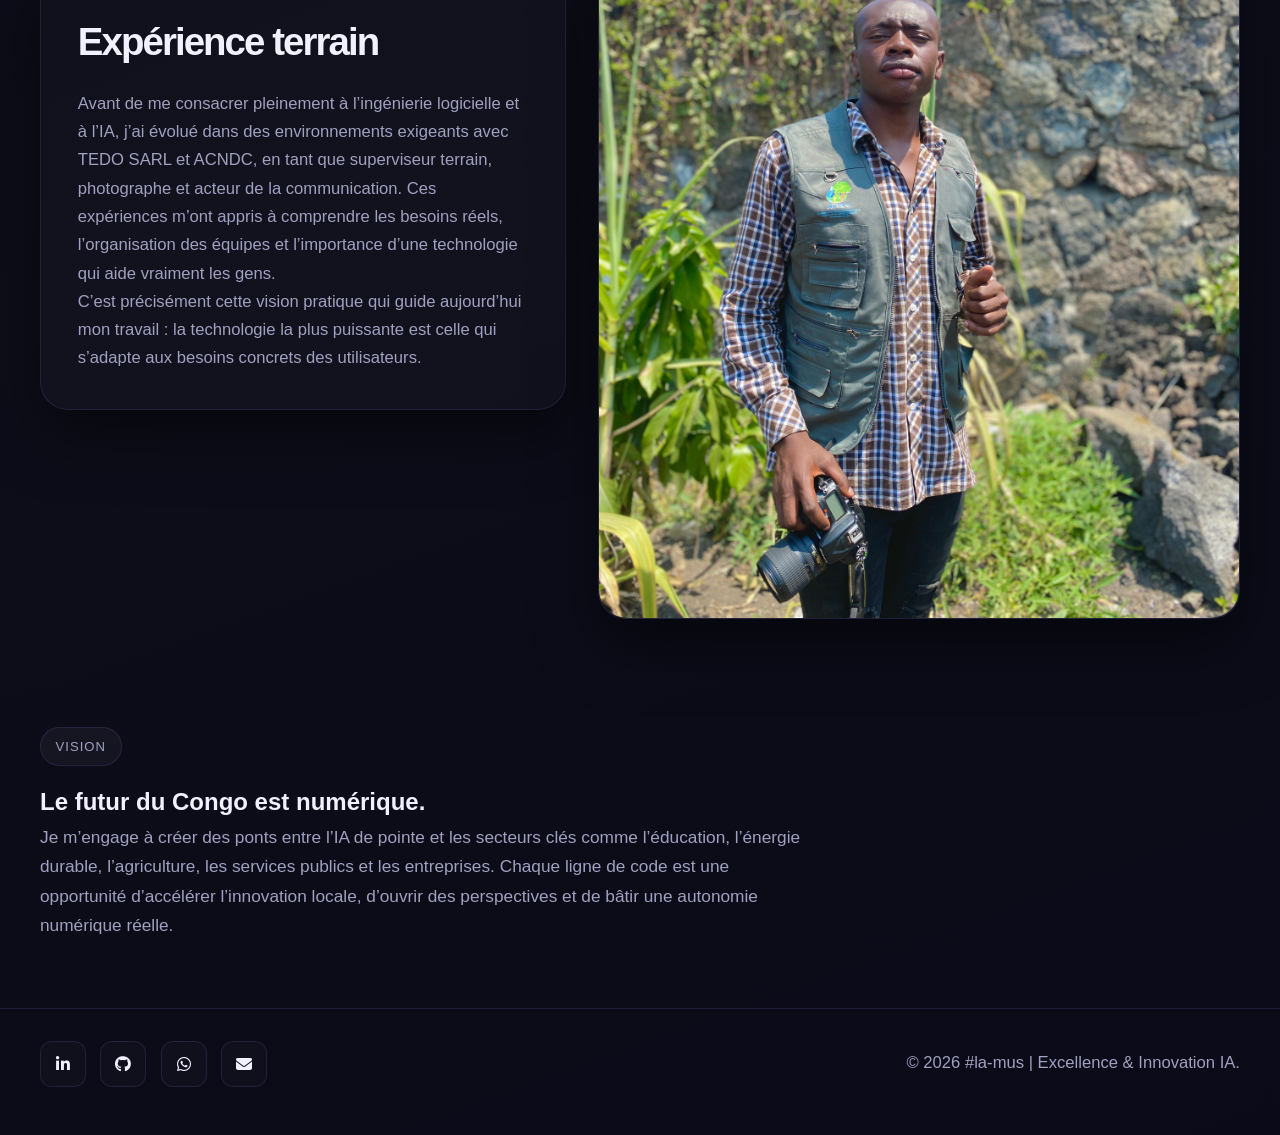
==== commit 67e3f0e0: "Mise à jour du projet" ====
--- a/about.html
+++ b/about.html
@@ -4,160 +4,121 @@
 <head>
     <meta charset="UTF-8">
     <meta name="viewport" content="width=device-width, initial-scale=1.0">
-    <title>À propos | #la-mus Portfolio</title>
+    <meta name="theme-color" content="#06060f">
+    <meta http-equiv="Content-Security-Policy" content="default-src 'self'; img-src 'self' data:; style-src 'self' 'unsafe-inline' https://cdnjs.cloudflare.com https://fonts.googleapis.com; font-src 'self' https://fonts.gstatic.com https://cdnjs.cloudflare.com data:; script-src 'self' 'unsafe-inline'; connect-src 'self'; frame-ancestors 'none'; object-src 'none'; base-uri 'self'; form-action 'self' mailto:;">
+    <meta http-equiv="Permissions-Policy" content="geolocation=(), microphone=(), camera=()">
+    <meta name="referrer" content="strict-origin-when-cross-origin">
+    <title>À propos | #la-mus</title>
+    <meta name="description" content="À propos de #la-mus, sa vision, son parcours et son approche de l’IA et de l’innovation technologique.">
     <link rel="stylesheet" href="https://cdnjs.cloudflare.com/ajax/libs/font-awesome/6.5.2/css/all.min.css">
     <link rel="stylesheet" href="home.css">
-    <style>
-        .about-grid {
-            display: grid;
-            gap: 6rem;
-            padding: 4rem 5%;
-            max-width: 1400px;
-            margin: auto;
-        }
-
-        .about-row {
-            display: flex;
-            align-items: center;
-            gap: 4rem;
-        }
-
-        .about-row.reverse {
-            flex-direction: row-reverse;
-        }
-
-        .about-text {
-            flex: 1.2;
-        }
-
-        .about-text h2,
-        .about-text h3 {
-            color: var(--primary);
-            margin-bottom: 2rem;
-            font-family: 'Outfit', sans-serif;
-            font-size: 2.5rem;
-        }
-
-        .about-img {
-            flex: 0.8;
-        }
-
-        .about-img img {
-            width: 100%;
-            border-radius: 24px;
-            box-shadow: 0 30px 60px rgba(0, 0, 0, 0.3);
-            border: 1px solid rgba(255, 255, 255, 0.1);
-        }
-
-        .vision-centered {
-            text-align: center;
-            max-width: 800px;
-            margin: 6rem auto;
-        }
-
-        .vision-centered h3 {
-            font-size: 3rem;
-            color: #fff;
-            margin-bottom: 2rem;
-        }
-
-        @media (max-width: 968px) {
-            .about-row {
-                flex-direction: column !important;
-                text-align: center;
-            }
-
-            .about-img img {
-                width: 80%;
-            }
-        }
-    </style>
 </head>
 
 <body>
+    <header class="site-header">
+        <div class="container">
+            <a class="logo" href="home.html" aria-label="Accueil #la-mus">
+                <img src="JHCL9368.JPG" alt="#la-mus">
+                <span>#la-mus</span>
+            </a>
 
-    <header>
-        <div class="container">
-            <div class="logo">
-                <img src="JHCL9368.JPG" alt="#la-mus"> <span>#la-mus</span>
-            </div>
-            <nav>
+            <nav class="nav" aria-label="Navigation principale">
                 <ul id="nav-links">
                     <li><a href="home.html">Accueil</a></li>
                     <li><a href="services.html">Services</a></li>
-                    <li><a href="about.html">À propos</a></li>
+                    <li><a class="active" href="about.html">À propos</a></li>
+                    <li><a href="contact.html">Contact</a></li>
                 </ul>
             </nav>
-            <div class="burger" id="burger"><span></span><span></span><span></span></div>
+
+            <a class="nav-cta" href="contact.html">Travailler avec moi</a>
+
+            <div class="burger" id="burger" aria-label="Ouvrir le menu" aria-expanded="false">
+                <span></span>
+                <span></span>
+                <span></span>
+            </div>
         </div>
     </header>
 
-    <main>
-        <div class="about-grid">
-            <!-- SECTION 1 -->
+    <main class="section-shell">
+        <section class="page-intro">
+            <span class="eyebrow">À propos</span>
+            <h1>Une vision technique ancrée dans les réalités locales.</h1>
+            <p>
+                Je suis un étudiant en Génie Informatique spécialisé en Intelligence Artificielle et Innovation, avec une forte volonté de faire de la technologie un moteur de transformation concrète dans notre environnement.
+            </p>
+        </section>
+
+        <section class="about-grid">
             <div class="about-row">
-                <div class="about-text">
+                <div class="about-copy">
                     <h2>Qui suis-je ?</h2>
                     <p>
-                        Je suis étudiant en Bac 2 Génie Informatique, avec une spécialisation en Intelligence
-                        Artificielle et Innovation
-                        à l’Université de Lubumbashi. J'allie une solide base théorique avec une riche expérience
-                        terrain pour proposer
-                        des solutions numériques concrètes.
+                        Je suis actuellement étudiant en Bac 3 en Génie Informatique à l’Université de Lubumbashi, avec une spécialisation en IA, bases de données et innovation. Mon approche allie la rigueur académique et l’expérience terrain pour concevoir des solutions utiles, efficaces et adaptées au contexte africain.
                     </p>
-                    <p>Mon parcours est porté par une ambition : transformer le potentiel technologique du Congo en
-                        réalités utiles pour tous.</p>
+                    <p>
+                        En 2026, j’ai élargi mon expertise aux <strong>bases de données vectorielles</strong> (Pinecone, Qdrant, ChromaDB), aux bases relationnelles avancées (PostgreSQL, MySQL) et aux bases non-relationnelles (MongoDB, Redis). Cette maîtrise complète me permet de concevoir des architectures IA robustes et des systèmes RAG performants.
+                    </p>
+                    <p>
+                        Mon objectif est simple : transformer le potentiel technologique du Congo en solutions concrètes, accessibles et durables pour les institutions, les entrepreneurs et les citoyens.
+                    </p>
                 </div>
-                <div class="about-img">
-                    <img src="professionnel.JPG" alt="Portrait professionnel">
+                <div class="about-card">
+                    <img src="professionnel.JPG" alt="Portrait professionnel de #la-mus">
                 </div>
             </div>
 
-            <!-- SECTION 2 -->
             <div class="about-row reverse">
-                <div class="about-text">
-                    <h3>Expérience Terrain</h3>
+                <div class="about-copy">
+                    <h3>Expérience terrain</h3>
                     <p>
-                        Avant de me consacrer pleinement à l'ingénierie, j’ai opéré au sein de TEDO SARL et ACNDC à
-                        l'Est du pays.
-                        Superviseur terrain, photographe et responsable communication, j'ai parcouru les défis
-                        logistiques et humains
-                        de notre grand territoire.
+                        Avant de me consacrer pleinement à l’ingénierie logicielle et à l’IA, j’ai évolué dans des environnements exigeants avec TEDO SARL et ACNDC, en tant que superviseur terrain, photographe et acteur de la communication. Ces expériences m’ont appris à comprendre les besoins réels, l’organisation des équipes et l’importance d’une technologie qui aide vraiment les gens.
                     </p>
-                    <p>Ces années m'ont appris que la technologie la plus puissante est celle qui s'adapte aux besoins
-                        réels des gens.</p>
+                    <p>
+                        C’est précisément cette vision pratique qui guide aujourd’hui mon travail : la technologie la plus puissante est celle qui s’adapte aux besoins concrets des utilisateurs.
+                    </p>
                 </div>
-                <div class="about-img">
-                    <img src="terrain.JPG" alt="Expérience terrain">
+                <div class="about-card">
+                    <img src="terrain.JPG" alt="Expérience terrain de #la-mus">
                 </div>
             </div>
-        </div>
+        </section>
 
-        <section class="vision-centered">
-            <h3>Ma Vision</h3>
-            <p>Le futur du Congo est numérique. Je m'engage à bâtir des ponts entre l'IA de pointe et les secteurs clés
-                comme l'éducation,
-                l'énergie durable et l'agriculture de précision. Chaque ligne de code est un pas vers l'autonomie et
-                l'innovation locale.</p>
+        <section class="page-intro" aria-label="Vision">
+            <span class="eyebrow">Vision</span>
+            <h2>Le futur du Congo est numérique.</h2>
+            <p>
+                Je m’engage à créer des ponts entre l’IA de pointe et les secteurs clés comme l’éducation, l’énergie durable, l’agriculture, les services publics et les entreprises. Chaque ligne de code est une opportunité d’accélérer l’innovation locale, d’ouvrir des perspectives et de bâtir une autonomie numérique réelle.
+            </p>
         </section>
     </main>
 
     <footer>
-        <div class="social-icons">
-            <a href="https://www.linkedin.com" target="_blank"><i class="fab fa-linkedin-in"></i></a>
-            <a href="https://github.com" target="_blank"><i class="fab fa-github"></i></a>
-            <a href="https://wa.me/+243846066283" target="_blank"><i class="fab fa-whatsapp"></i></a>
-            <a href="mailto:musjosue809@gmail.com"><i class="fas fa-envelope"></i></a>
+        <div class="section-shell footer-inner">
+            <div class="social-icons" aria-label="Réseaux sociaux">
+                <a href="https://www.linkedin.com" target="_blank" rel="noreferrer" aria-label="LinkedIn"><i class="fab fa-linkedin-in"></i></a>
+                <a href="https://github.com" target="_blank" rel="noreferrer" aria-label="GitHub"><i class="fab fa-github"></i></a>
+                <a href="https://wa.me/+243846066283" target="_blank" rel="noreferrer" aria-label="WhatsApp"><i class="fab fa-whatsapp"></i></a>
+                <a href="mailto:musjosue809@gmail.com" aria-label="Email"><i class="fas fa-envelope"></i></a>
+            </div>
+            <p>&copy; 2026 #la-mus | Excellence & Innovation IA.</p>
         </div>
-        <p>&copy; 2025 #la-mus | Excellence & Innovation IA.</p>
     </footer>
 
+    <script src="chatbot.js"></script>
     <script>
         const burger = document.getElementById('burger');
         const navLinks = document.getElementById('nav-links');
-        burger.addEventListener('click', () => { navLinks.classList.toggle('show'); burger.classList.toggle('active'); });
+
+        if (burger && navLinks) {
+            burger.addEventListener('click', () => {
+                const isOpen = navLinks.classList.toggle('show');
+                burger.setAttribute('aria-expanded', String(isOpen));
+                burger.classList.toggle('active');
+            });
+        }
     </script>
-    <script src="chatbot.js"></script>
 </body>
 
-</html>
+</html>
--- a/home.css
+++ b/home.css
@@ -1,30 +1,47 @@
-@import url('https://fonts.googleapis.com/css2?family=Inter:wght@300;400;500;600;700;800&family=Outfit:wght@400;600;700&display=swap');
+@import url('https://fonts.googleapis.com/css2?family=Inter:wght@400;500;600;700;800&family=Outfit:wght@500;600;700;800&display=swap');
 
 :root {
-    --primary: #ffffff;
-    --primary-dark: #a3a3a3;
-    --secondary: #525252;
-    --bg-dark: #0a0a0a;
-    --bg-card: #171717;
-    --text-main: #fafafa;
-    --text-muted: #737373;
-    --glass: rgba(10, 10, 10, 0.8);
-    --transition: all 0.4s cubic-bezier(0.4, 0, 0.2, 1);
+    --primary: #f0f0ff;
+    --primary-soft: #c7c7f5;
+    --accent: #a78bfa;
+    --accent-strong: #7c3aed;
+    --accent-alt: #38bdf8;
+    --accent-glow: rgba(167, 139, 250, 0.22);
+    --bg-dark: #06060f;
+    --bg-panel: #0e0e1a;
+    --bg-card: #13131f;
+    --bg-soft: #1a1a2e;
+    --text-main: #f0f0ff;
+    --text-muted: #a0a0c0;
+    --border: rgba(167, 139, 250, 0.12);
+    --border-soft: rgba(255, 255, 255, 0.06);
+    --shadow: 0 25px 60px rgba(0, 0, 0, 0.5);
+    --shadow-accent: 0 20px 50px rgba(124, 58, 237, 0.18);
+    --radius: 24px;
+    --transition: all 0.35s ease;
 }
 
 * {
     margin: 0;
     padding: 0;
     box-sizing: border-box;
-    user-select: none;
+}
+
+html {
+    scroll-behavior: smooth;
 }
 
 body {
     font-family: 'Inter', sans-serif;
-    background-color: var(--bg-dark);
-    line-height: 1.6;
+    background: linear-gradient(160deg, #06060f 0%, #0e0e1a 60%, #0a0a18 100%);
+    color: var(--text-main);
+    line-height: 1.7;
     overflow-x: hidden;
-    color: var(--text-main);
+}
+
+img {
+    max-width: 100%;
+    display: block;
 }
 
 a {
@@ -33,544 +50,914 @@
     transition: var(--transition);
 }
 
-/* --- HEADER --- */
-header {
-    position: fixed;
+p {
+    color: var(--text-muted);
+    font-size: 1.04rem;
+}
+
+button,
+input,
+textarea {
+    font: inherit;
+}
+
+.container,
+.section-shell {
+    width: min(1200px, calc(100% - 2rem));
+    margin: 0 auto;
+}
+
+.site-header {
+    position: sticky;
     top: 0;
-    width: 100%;
-    background: var(--glass);
-    backdrop-filter: blur(12px);
-    border-bottom: 1px solid rgba(255, 255, 255, 0.05);
     z-index: 1000;
-}
-
-header .container {
-    display: flex;
+    background: rgba(6, 6, 15, 0.85);
+    backdrop-filter: blur(20px);
+    -webkit-backdrop-filter: blur(20px);
+    border-bottom: 1px solid var(--border);
+}
+
+.site-header .container {
+    display: flex;
+    align-items: center;
     justify-content: space-between;
-    align-items: center;
-    padding: 1.2rem 5%;
-    max-width: 1400px;
-    margin: auto;
+    min-height: 84px;
 }
 
 .logo {
     display: flex;
     align-items: center;
+    gap: 0.8rem;
     font-family: 'Outfit', sans-serif;
+    font-weight: 700;
+    letter-spacing: -0.04em;
     font-size: 1.6rem;
-    font-weight: 700;
-    color: var(--primary);
-    letter-spacing: -0.5px;
 }
 
 .logo img {
-    height: 50px;
-    width: 35px;
+    width: 44px;
+    height: 44px;
     border-radius: 50%;
-    margin-right: 12px;
-    border: 2px solid var(--primary);
-    padding: 2px;
-}
-
-nav ul {
+    object-fit: cover;
+    border: 2px solid rgba(255, 255, 255, 0.18);
+}
+
+.nav ul {
     list-style: none;
     display: flex;
-    gap: 2.5rem;
-}
-
-nav ul li a {
+    align-items: center;
+    gap: 2rem;
+}
+
+.nav a {
     color: var(--text-muted);
     font-weight: 500;
-    font-size: 0.95rem;
     position: relative;
 }
 
-nav ul li a::after {
+.nav a::after {
     content: '';
     position: absolute;
-    bottom: -5px;
     left: 0;
+    bottom: -0.4rem;
     width: 0;
     height: 2px;
-    background-color: var(--primary);
+    background: linear-gradient(90deg, var(--accent), var(--accent-alt));
     transition: var(--transition);
 }
 
-nav ul li a:hover {
+.nav a:hover,
+.nav a.active {
     color: var(--text-main);
 }
 
-nav ul li a:hover::after {
+.nav a:hover::after,
+.nav a.active::after {
     width: 100%;
+}
+
+.nav-cta {
+    margin-left: 1.4rem;
+    display: inline-flex;
+    align-items: center;
+    justify-content: center;
+    padding: 0.8rem 1.2rem;
+    border-radius: 999px;
+    border: 1px solid var(--border);
+    color: var(--text-main);
+    background: rgba(167, 139, 250, 0.06);
+    transition: var(--transition);
+}
+
+.nav-cta:hover {
+    border-color: var(--accent);
+    background: rgba(167, 139, 250, 0.12);
+    transform: translateY(-1px);
 }
 
 .burger {
     display: none;
+    width: 48px;
+    height: 48px;
+    border: 1px solid var(--border);
+    border-radius: 12px;
+    background: rgba(255, 255, 255, 0.02);
+    align-items: center;
+    justify-content: center;
     flex-direction: column;
     gap: 6px;
     cursor: pointer;
 }
 
 .burger span {
-    width: 28px;
+    display: block;
+    width: 22px;
     height: 2px;
-    background-color: var(--text-main);
+    background: var(--text-main);
+    border-radius: 999px;
     transition: var(--transition);
 }
 
-/* --- HERO SECTION --- */
 main {
-    padding-top: 100px;
-}
-
-.presentation {
-    display: flex;
-    align-items: center;
-    justify-content: space-between;
-    min-height: 80vh;
-    padding: 4rem 5%;
-    max-width: 1400px;
-    margin: auto;
-    gap: 4rem;
-}
-
-.presentation .text {
-    flex: 1.2;
-    color: #fafafa;
-}
-
-p {
-    color: rgb(255, 255, 255);
-    font-size: 1;
-    font-family: 'Times New Roman', Times, serif;
-}
-
-.presentation .text strong {
+    padding-top: 2rem;
+}
+
+.hero {
+    display: grid;
+    grid-template-columns: 1.1fr 0.9fr;
+    align-items: center;
+    gap: 3rem;
+    min-height: 72vh;
+    padding: 4rem 0 2rem;
+}
+
+.hero-copy {
+    max-width: 660px;
+}
+
+.eyebrow {
+    display: inline-block;
+    margin-bottom: 1rem;
+    padding: 0.45rem 0.9rem;
+    border-radius: 999px;
+    background: rgba(255, 255, 255, 0.04);
+    border: 1px solid var(--border);
+    color: var(--text-muted);
+    font-size: 0.82rem;
+    letter-spacing: 0.08em;
+    text-transform: uppercase;
+}
+
+.hero-title {
     font-family: 'Outfit', sans-serif;
-    font-size: 3.5rem;
+    font-size: clamp(2.7rem, 5vw, 5rem);
+    line-height: 0.98;
+    letter-spacing: -0.06em;
+    margin-bottom: 1.4rem;
+}
+
+.hero-title .gradient {
+    background: linear-gradient(135deg, #a78bfa 0%, #38bdf8 60%, #f0f0ff 100%);
+    -webkit-background-clip: text;
+    background-clip: text;
+    color: transparent;
+}
+
+.hero-copy p {
+    font-size: 1.12rem;
+    max-width: 600px;
+    margin-bottom: 2rem;
+}
+
+.hero-actions {
+    display: flex;
+    flex-wrap: wrap;
+    gap: 1rem;
+}
+
+.btn {
+    display: inline-flex;
+    align-items: center;
+    justify-content: center;
+    gap: 0.6rem;
+    min-height: 52px;
+    padding: 0.95rem 1.4rem;
+    border-radius: 14px;
+    font-weight: 600;
+    transition: var(--transition);
+}
+
+.btn-primary {
+    background: linear-gradient(135deg, var(--accent) 0%, var(--accent-strong) 100%);
+    color: #fff;
+    box-shadow: 0 18px 40px rgba(124, 58, 237, 0.28);
+}
+
+.btn-primary:hover {
+    transform: translateY(-2px);
+    box-shadow: 0 22px 50px rgba(124, 58, 237, 0.38);
+}
+
+.btn-secondary {
+    border: 1px solid var(--border);
+    background: rgba(255, 255, 255, 0.02);
     color: var(--text-main);
+}
+
+.btn-secondary:hover {
+    border-color: rgba(255, 255, 255, 0.25);
+    transform: translateY(-2px);
+}
+
+.hero-visual {
+    position: relative;
+    display: flex;
+    justify-content: center;
+    align-items: center;
+}
+
+.hero-image-wrap {
+    position: relative;
+    width: min(100%, 470px);
+    padding: 1rem;
+    border-radius: 32px;
+    background: linear-gradient(180deg, rgba(255, 255, 255, 0.08), rgba(255, 255, 255, 0.02));
+    border: 1px solid var(--border);
+    box-shadow: var(--shadow);
+}
+
+.hero-image-wrap img {
+    width: 100%;
+    height: 520px;
+    object-fit: cover;
+    border-radius: 24px;
+}
+
+.hero-badge {
+    position: absolute;
+    right: -1rem;
+    bottom: 2rem;
+    padding: 1rem 1.2rem;
+    background: rgba(17, 17, 17, 0.9);
+    border: 1px solid var(--border);
+    border-radius: 16px;
+    box-shadow: var(--shadow);
+}
+
+.hero-badge strong {
     display: block;
-    margin-bottom: 1.5rem;
-    line-height: 1.1;
-    background: linear-gradient(to right, #fff, #737373);
-    -webkit-background-clip: text;
-    -webkit-text-fill-color: transparent;
-}
-
-.presentation .text p {
-    font-size: 1.15rem;
-    color: white;
-    margin-bottom: 2.5rem;
-    max-width: 600px;
-}
-
-.presentation .images {
-    flex: 0.8;
-    position: relative;
-    display: flex;
+    font-size: 1.6rem;
+    letter-spacing: -0.05em;
+}
+
+.hero-badge span {
+    color: var(--text-muted);
+    font-size: 0.9rem;
+}
+
+.stats {
+    display: grid;
+    grid-template-columns: repeat(4, minmax(0, 1fr));
+    gap: 1.2rem;
+    padding: 2rem 0 1rem;
+}
+
+.stat-card {
+    background: rgba(167, 139, 250, 0.04);
+    border: 1px solid var(--border);
+    border-radius: 20px;
+    padding: 1.5rem 1.2rem;
+    text-align: center;
+    transition: var(--transition);
+}
+
+.stat-card:hover {
+    border-color: var(--accent);
+    background: rgba(167, 139, 250, 0.08);
+    transform: translateY(-3px);
+}
+
+.stat-card strong {
+    display: block;
+    font-family: 'Outfit', sans-serif;
+    font-size: clamp(1.8rem, 3vw, 2.5rem);
+    letter-spacing: -0.05em;
+    margin-bottom: 0.3rem;
+}
+
+.section-header {
+    margin-bottom: 2rem;
+}
+
+.section-header span {
+    display: inline-block;
+    color: var(--text-muted);
+    margin-bottom: 0.6rem;
+    letter-spacing: 0.12em;
+    text-transform: uppercase;
+    font-size: 0.75rem;
+}
+
+.section-header h2 {
+    font-family: 'Outfit', sans-serif;
+    font-size: clamp(2.3rem, 4vw, 3.2rem);
+    letter-spacing: -0.05em;
+    margin-bottom: 0.75rem;
+}
+
+.skills-section {
+    padding: 2.5rem 0 1rem;
+}
+
+.skills-grid {
+    display: grid;
+    grid-template-columns: repeat(2, minmax(0, 1fr));
+    gap: 1.5rem;
+    margin-top: 1rem;
+}
+
+.skill-group {
+    background: rgba(167, 139, 250, 0.03);
+    border: 1px solid var(--border);
+    border-radius: 24px;
+    padding: 1.5rem;
+    box-shadow: var(--shadow);
+    transition: var(--transition);
+}
+
+.skill-group:hover {
+    border-color: rgba(167, 139, 250, 0.25);
+    box-shadow: var(--shadow-accent);
+}
+
+.skill-group h3 {
+    font-family: 'Outfit', sans-serif;
+    font-size: 1.5rem;
+    margin-bottom: 1rem;
+    letter-spacing: -0.04em;
+}
+
+.skill-pills {
+    display: flex;
+    flex-wrap: wrap;
+    gap: 0.7rem;
+}
+
+.skill-pills span {
+    display: inline-flex;
+    align-items: center;
     justify-content: center;
-    perspective: 1000px;
-}
-
-.presentation .images img {
-    width: 400px;
-    height: 500px;
-    border-radius: 40px;
-    object-fit: cover;
-    box-shadow: 0 40px 80px rgba(0, 0, 0, 0.7), 0 0 20px rgba(255, 255, 255, 0.1);
-    border: 1px solid rgba(255, 255, 255, 0.2);
-    transform: rotateY(-10deg) rotateX(10deg);
+    padding: 0.7rem 0.9rem;
+    border-radius: 999px;
+    background: rgba(167, 139, 250, 0.08);
+    border: 1px solid rgba(167, 139, 250, 0.22);
+    color: var(--text-main);
+    font-size: 0.9rem;
+    font-weight: 500;
     transition: var(--transition);
 }
 
-.presentation .images::after {
-    content: '';
-    position: absolute;
-    top: 50%;
-    left: 50%;
-    width: 110%;
-    height: 110%;
-    background: radial-gradient(circle, rgba(255, 255, 255, 0.1) 0%, transparent 70%);
-    transform: translate(-50%, -50%);
-    z-index: -1;
-}
-
-.presentation .images img:hover {
-    transform: rotateY(0deg) rotateX(0deg) scale(1.05);
-    border-color: var(--primary);
-    box-shadow: 0 50px 100px rgba(0, 0, 0, 0.8), 0 0 30px rgba(255, 255, 255, 0.2);
-}
-
-.download-btn {
-    display: inline-flex;
-    align-items: center;
-    background: linear-gradient(135deg, #ffffff, #a3a3a3);
-    color: #000;
-    padding: 1rem 2rem;
-    border-radius: 12px;
-    font-weight: 600;
-    gap: 0.8rem;
-    box-shadow: 0 10px 20px rgba(255, 255, 255, 0.1);
-}
-
-.download-btn:hover {
-    transform: translateY(-4px);
-    box-shadow: 0 15px 30px rgba(255, 255, 255, 0.2);
-    background: #fff;
-    color: #000;
-}
-
-/* --- PROJECTS --- */
-section.nos-projets {
-    padding: 6rem 5%;
-    max-width: 1400px;
-    margin: auto;
+.skill-pills span:hover {
+    background: rgba(167, 139, 250, 0.16);
+    border-color: var(--accent);
+    transform: translateY(-2px);
+}
+
+.project-list {
+    display: grid;
+    grid-template-columns: 1fr;
+    gap: 2rem;
+    padding: 2rem 0 1rem;
 }
 
 .project-card {
-    display: flex;
-    background: var(--bg-card);
-    border-radius: 24px;
+    display: grid;
+    grid-template-columns: 1.1fr 1fr;
+    align-items: center;
+    background: rgba(255, 255, 255, 0.02);
+    border: 1px solid var(--border);
+    border-radius: 28px;
     overflow: hidden;
-    margin-bottom: 4rem;
-    border: 1px solid rgba(255, 255, 255, 0.05);
-    transition: var(--transition);
-}
-
-.project-card:hover {
-    border-color: rgba(56, 189, 248, 0.3);
-}
-
-.project-card .image {
-    flex: 1;
-    height: 400px;
-}
-
-.project-card .image img {
+    box-shadow: var(--shadow);
+}
+
+.project-card:nth-child(even) .project-image {
+    order: 2;
+}
+
+.project-card:nth-child(even) .project-copy {
+    order: 1;
+}
+
+.project-image img {
     width: 100%;
     height: 100%;
+    min-height: 360px;
     object-fit: cover;
 }
 
-.project-card .text {
-    flex: 1;
-    padding: 3rem;
+.project-copy {
+    padding: clamp(1.8rem, 3vw, 3rem);
+}
+
+.project-copy h3 {
+    font-family: 'Outfit', sans-serif;
+    font-size: clamp(1.8rem, 2.5vw, 2.5rem);
+    letter-spacing: -0.04em;
+    margin-bottom: 1rem;
+}
+
+.project-copy p {
+    margin-bottom: 1.2rem;
+}
+
+.project-meta {
+    display: inline-flex;
+    align-items: center;
+    gap: 0.55rem;
+    color: var(--text-main);
+    border: 1px solid var(--border);
+    border-radius: 999px;
+    padding: 0.5rem 0.9rem;
+    background: rgba(255, 255, 255, 0.02);
+}
+
+.contact-section {
+    padding: 4.5rem 0 5rem;
+}
+
+.contact-wrap {
+    display: grid;
+    grid-template-columns: 1.15fr 0.85fr;
+    gap: 2rem;
+    align-items: flex-start;
+}
+
+.contact-form-panel,
+.contact-info-panel {
+    background: rgba(255, 255, 255, 0.02);
+    border: 1px solid var(--border);
+    border-radius: 28px;
+    box-shadow: var(--shadow);
+}
+
+.contact-form-panel {
+    padding: clamp(1.5rem, 3vw, 2.5rem);
+}
+
+.form-grid {
+    display: grid;
+    grid-template-columns: repeat(2, minmax(0, 1fr));
+    gap: 1rem 1.2rem;
+}
+
+.form-field {
     display: flex;
     flex-direction: column;
-    justify-content: center;
-}
-
-.project-card .text h2 {
+    gap: 0.55rem;
+}
+
+.form-field.full {
+    grid-column: 1 / -1;
+}
+
+.form-field label {
+    color: var(--text-main);
+    font-weight: 600;
+}
+
+.form-field input,
+.form-field textarea {
+    width: 100%;
+    background: rgba(255, 255, 255, 0.02);
+    border: 1px solid var(--border);
+    border-radius: 14px;
+    color: var(--text-main);
+    padding: 0.9rem 1rem;
+    resize: vertical;
+    min-height: 52px;
+}
+
+.form-field textarea {
+    min-height: 150px;
+}
+
+.form-field input:focus,
+.form-field textarea:focus {
+    outline: none;
+    border-color: rgba(255, 255, 255, 0.28);
+    box-shadow: 0 0 0 3px rgba(255, 255, 255, 0.06);
+}
+
+.submit-btn {
+    width: 100%;
+    margin-top: 1.2rem;
+    border: none;
+    cursor: pointer;
+}
+
+.success-message,
+.error-message {
+    display: none;
+    margin-top: 1rem;
+    padding: 0.9rem 1rem;
+    border-radius: 12px;
+    font-size: 0.95rem;
+}
+
+.success-message {
+    display: none;
+    background: rgba(34, 197, 94, 0.08);
+    border: 1px solid rgba(34, 197, 94, 0.28);
+    color: #bbf7d0;
+}
+
+.error-message {
+    background: rgba(239, 68, 68, 0.08);
+    border: 1px solid rgba(239, 68, 68, 0.28);
+    color: #fecaca;
+}
+
+.contact-info-panel {
+    padding: 2rem 1.4rem;
+}
+
+.contact-info-panel h3 {
     font-family: 'Outfit', sans-serif;
     font-size: 2rem;
     margin-bottom: 1rem;
-    color: var(--primary);
-}
-
-/* --- CONTACT --- */
-.contact-section {
-    padding: 6rem 5%;
-    background: linear-gradient(180deg, var(--bg-dark), #74707092);
-
-}
-
-.contact-container {
-    max-width: 800px;
-    margin: auto;
-    text-align: center;
-}
-
-.contact-form {
-    background-color: #211e1e50;
-    padding: 3rem;
+}
+
+.contact-list {
+    display: grid;
+    gap: 1.1rem;
+}
+
+.contact-item {
+    display: flex;
+    gap: 0.85rem;
+    align-items: flex-start;
+    padding: 0.9rem 0;
+    border-bottom: 1px solid var(--border);
+}
+
+.contact-item:last-child {
+    border-bottom: none;
+}
+
+.contact-item i {
+    width: 42px;
+    height: 42px;
+    border-radius: 12px;
+    display: inline-flex;
+    align-items: center;
+    justify-content: center;
+    background: rgba(255, 255, 255, 0.04);
+    border: 1px solid var(--border);
+}
+
+.contact-item strong {
+    display: block;
+    margin-bottom: 0.25rem;
+}
+
+.page-intro {
+    padding: 3.8rem 0 2.2rem;
+}
+
+.page-intro h1 {
+    font-family: 'Outfit', sans-serif;
+    font-size: clamp(2.4rem, 5vw, 4rem);
+    line-height: 1.04;
+    margin-bottom: 1rem;
+}
+
+.page-intro p {
+    max-width: 780px;
+    font-size: 1.08rem;
+}
+
+.about-grid,
+.services-grid {
+    display: grid;
+    gap: 2rem;
+    padding-bottom: 3rem;
+}
+
+.about-row {
+    display: grid;
+    grid-template-columns: 1.1fr 0.9fr;
+    gap: 2rem;
+    align-items: center;
+    margin-top: 1.2rem;
+}
+
+.about-row.reverse {
+    grid-template-columns: 0.9fr 1.1fr;
+}
+
+.about-copy,
+.about-card,
+.service-card {
+    background: rgba(255, 255, 255, 0.02);
+    border: 1px solid var(--border);
+    border-radius: 28px;
+    box-shadow: var(--shadow);
+}
+
+.about-copy,
+.service-card {
+    padding: clamp(1.5rem, 3vw, 2.3rem);
+}
+
+.about-copy h2,
+.about-copy h3,
+.service-card h3 {
+    font-family: 'Outfit', sans-serif;
+    font-size: clamp(1.8rem, 3vw, 2.7rem);
+    letter-spacing: -0.05em;
+    margin-bottom: 1rem;
+}
+
+.about-card img {
+    width: 100%;
+    height: 100%;
+    min-height: 420px;
+    object-fit: cover;
+    border-radius: 28px;
+}
+
+.service-grid {
+    display: grid;
+    grid-template-columns: repeat(2, minmax(0, 1fr));
+    gap: 1.5rem;
+    padding-bottom: 2rem;
+}
+
+.service-card {
+    min-height: 260px;
+}
+
+.service-icon {
+    display: inline-flex;
+    width: 64px;
+    height: 64px;
+    border-radius: 18px;
+    background: rgba(255, 255, 255, 0.04);
+    border: 1px solid var(--border);
+    align-items: center;
+    justify-content: center;
+    margin-bottom: 1.2rem;
+    font-size: 1.5rem;
+}
+
+footer {
+    border-top: 1px solid var(--border);
+    padding: 2rem 0 3rem;
+    margin-top: 2rem;
+}
+
+.footer-inner {
+    display: flex;
+    align-items: center;
+    justify-content: space-between;
+    gap: 1rem;
+    flex-wrap: wrap;
+}
+
+.social-icons {
+    display: flex;
+    align-items: center;
+    gap: 0.9rem;
+}
+
+.social-icons a {
+    width: 46px;
+    height: 46px;
+    display: inline-flex;
+    align-items: center;
+    justify-content: center;
+    border-radius: 12px;
+    background: rgba(255, 255, 255, 0.02);
+    border: 1px solid var(--border);
+}
+
+.social-icons a:hover {
+    transform: translateY(-2px);
+    border-color: rgba(255, 255, 255, 0.24);
+}
+
+.chatbot-container {
+    position: fixed;
+    right: 28px;
+    bottom: 24px;
+    z-index: 1500;
+    display: flex;
+    flex-direction: column;
+    align-items: flex-end;
+    gap: 1rem;
+}
+
+.chat-bubble {
+    width: 64px;
+    height: 64px;
+    border-radius: 50%;
+    display: inline-flex;
+    align-items: center;
+    justify-content: center;
+    background: linear-gradient(135deg, var(--accent) 0%, var(--accent-strong) 100%);
+    color: #fff;
+    cursor: pointer;
+    box-shadow: 0 16px 40px rgba(124, 58, 237, 0.35);
+    transition: var(--transition);
+}
+
+.chat-bubble:hover {
+    transform: translateY(-2px) scale(1.04);
+}
+
+.chat-window {
+    display: none;
+    width: min(390px, calc(100vw - 2rem));
+    height: 560px;
+    background: rgba(17, 17, 17, 0.96);
+    border: 1px solid var(--border);
     border-radius: 24px;
-    border: 1px solid rgba(202, 198, 198, 0.05);
-    margin-top: 3rem;
-    text-align: left;
-}
-
-.form-group {
-    margin-bottom: 1.5rem;
-}
-
-.form-group label {
-    display: block;
-    margin-bottom: 0.6rem;
-    color: #ffffff;
-    font-weight: 500;
-}
-
-.contact-form textarea {
-    min-height: 20rem;
-    max-height: 20rem;
-}
-
-.contact-form input,
-.contact-form textarea {
-    width: 100%;
-    background: rgba(2, 6, 23, 0.5);
-    border: 1px solid rgba(255, 255, 255, 0.1);
-    border-radius: 10px;
+    overflow: hidden;
+    box-shadow: var(--shadow);
+}
+
+.chat-window.active {
+    display: flex;
+    flex-direction: column;
+}
+
+.chat-header {
+    display: flex;
+    justify-content: space-between;
+    align-items: center;
+    padding: 1rem 1.2rem;
+    background: rgba(255, 255, 255, 0.04);
+    border-bottom: 1px solid var(--border);
+}
+
+.chat-header h3 {
+    font-size: 1rem;
+    font-weight: 600;
+}
+
+.chat-header span {
+    cursor: pointer;
+    font-size: 1.4rem;
+}
+
+.chat-messages {
+    flex: 1;
+    overflow-y: auto;
     padding: 1rem;
+    display: flex;
+    flex-direction: column;
+    gap: 0.8rem;
+}
+
+.message {
+    max-width: 78%;
+    padding: 0.8rem 1rem;
+    border-radius: 18px;
+    line-height: 1.5;
+    font-size: 0.93rem;
+}
+
+.message.bot {
+    align-self: flex-start;
+    background: rgba(255, 255, 255, 0.05);
+    border: 1px solid var(--border);
+}
+
+.message.user {
+    align-self: flex-end;
+    background: linear-gradient(135deg, var(--accent) 0%, var(--accent-strong) 100%);
     color: #fff;
-    font-family: inherit;
-    transition: var(--transition)
-}
-
-.contact-form input:focus,
-.contact-form textarea:focus {
-    outline: none;
-    border-color: var(--primary);
-    background: rgba(2, 6, 23, 0.8);
-}
-
-button[type="submit"] {
-    width: 100%;
-    padding: 1rem;
+}
+
+.chat-input {
+    display: flex;
+    gap: 0.7rem;
+    padding: 0.9rem 1rem 1rem;
+    border-top: 1px solid var(--border);
+    background: rgba(255, 255, 255, 0.02);
+}
+
+.chat-input input {
+    flex: 1;
+    background: rgba(255, 255, 255, 0.03);
+    border: 1px solid var(--border);
+    border-radius: 999px;
+    color: var(--text-main);
+    padding: 0.85rem 1rem;
+}
+
+.chat-input button {
+    width: 44px;
+    height: 44px;
+    border-radius: 50%;
     border: none;
-    background: var(--primary);
+    background: linear-gradient(135deg, var(--accent) 0%, var(--accent-strong) 100%);
     color: #fff;
-    font-weight: 700;
-    border-radius: 10px;
     cursor: pointer;
     transition: var(--transition);
 }
 
-button[type="submit"]:hover {
-    background: #fff;
-    color: #000;
-    transform: scale(1.02);
-}
-
-/* --- FOOTER --- */
-footer {
-    padding: 4rem 5%;
-    border-top: 1px solid rgba(255, 255, 255, 0.05);
-    text-align: center;
-}
-
-.social-icons {
-    display: flex;
-    justify-content: center;
-    gap: 1.5rem;
-    margin-bottom: 2rem;
-}
-
-.social-icons a {
-    width: 50px;
-    height: 50px;
-    border-radius: 12px;
-    background: var(--bg-card);
-    display: flex;
-    align-items: center;
-    justify-content: center;
-    font-size: 1.4rem;
-    border: 1px solid rgba(255, 255, 255, 0.05);
-}
-
-.social-icons a:hover {
-    color: var(--primary);
-    border-color: var(--primary);
-    transform: translateY(-5px);
-}
-
-/* --- CHATBOT --- */
-.chatbot-container {
-    position: fixed;
-    bottom: 30px;
-    right: 30px;
-    z-index: 2000;
-    display: flex;
-    flex-direction: column;
-    align-items: flex-end;
-}
-
-.chat-bubble {
-    width: 65px;
-    height: 65px;
-    background: var(--primary);
-    border-radius: 50%;
-    display: flex;
-    align-items: center;
-    justify-content: center;
-    cursor: pointer;
-    box-shadow: 0 10px 30px rgba(255, 255, 255, 0.2);
-    transition: var(--transition);
-}
-
-.chat-bubble:hover {
-    transform: scale(1.1) rotate(15deg);
-}
-
-.chat-bubble i {
-    color: #000;
-    font-size: 1.8rem;
-}
-
-.chat-window {
-    width: 400px;
-    height: 600px;
-    background: #121212;
-    border: 1px solid rgba(255, 255, 255, 0.1);
-    border-radius: 24px;
-    margin-bottom: 20px;
-    display: none;
-    flex-direction: column;
-    overflow: hidden;
-    box-shadow: 0 20px 50px rgba(0, 0, 0, 0.8);
-    backdrop-filter: blur(20px);
-}
-
-.chat-window.active {
-    display: flex;
-    animation: slideUp 0.4s cubic-bezier(0.4, 0, 0.2, 1);
-}
-
-@keyframes slideUp {
-    from {
+.chat-input button:hover {
+    transform: scale(1.08);
+}
+
+@media (max-width: 960px) {
+    .hero,
+    .project-card,
+    .about-row,
+    .contact-wrap,
+    .service-grid,
+    .form-grid {
+        grid-template-columns: 1fr;
+    }
+
+    .project-card:nth-child(even) .project-image,
+    .project-card:nth-child(even) .project-copy {
+        order: initial;
+    }
+
+    .stats {
+        grid-template-columns: repeat(2, minmax(0, 1fr));
+    }
+
+    .nav ul {
+        position: absolute;
+        left: 0;
+        top: 100%;
+        width: 100%;
+        background: rgba(7, 7, 7, 0.98);
+        border-bottom: 1px solid var(--border);
+        padding: 1.3rem 0.8rem 1.5rem;
+        display: grid;
+        gap: 1.2rem;
         opacity: 0;
-        transform: translateY(20px) scale(0.95);
-    }
-
-    to {
+        visibility: hidden;
+        transform: translateY(-16px);
+        transition: var(--transition);
+    }
+
+    .nav ul.show {
         opacity: 1;
-        transform: translateY(0) scale(1);
-    }
-}
-
-.chat-header {
-    padding: 1.5rem;
-    background: var(--primary);
-    color: #000;
-    display: flex;
-    justify-content: space-between;
-    align-items: center;
-}
-
-.chat-header h3 {
-    font-family: 'Outfit', sans-serif;
-    font-size: 1.2rem;
-    font-weight: 700;
-}
-
-.chat-header span {
-    cursor: pointer;
-    font-size: 1.2rem;
-}
-
-.chat-messages {
-    flex: 1;
-    padding: 1.5rem;
-    overflow-y: auto;
-    display: flex;
-    flex-direction: column;
-    gap: 1rem;
-}
-
-.message {
-    max-width: 80%;
-    padding: 0.8rem 1.2rem;
-    border-radius: 15px;
-    font-size: 0.95rem;
-    line-height: 1.4;
-}
-
-.message.bot {
-    align-self: flex-start;
-    background: #000;
-    color: #fff;
-    border-bottom-left-radius: 2px;
-}
-
-.message.user {
-    align-self: flex-end;
-    background: var(--primary);
-    color: #000;
-    border-bottom-right-radius: 2px;
-    font-weight: 500;
-}
-
-.chat-input {
-    padding: 1.2rem;
-    display: flex;
-    gap: 10px;
-    background: #1a1a1a;
-    border-top: 1px solid rgba(255, 255, 255, 0.05);
-}
-
-.chat-input input {
-    flex: 1;
-    background: #0a0a0a;
-    border: 1px solid rgba(255, 255, 255, 0.1);
-    color: #fff;
-    padding: 0.8rem 1.2rem;
-    border-radius: 30px;
-    outline: none;
-    transition: var(--transition);
-}
-
-.chat-input input:focus {
-    border-color: var(--primary);
-}
-
-.chat-input button {
-    background: var(--primary);
-    border: none;
-    width: 45px;
-    height: 45px;
-    border-radius: 50%;
-    cursor: pointer;
-    display: flex;
-    align-items: center;
-    justify-content: center;
-    transition: var(--transition);
-}
-
-.chat-input button:hover {
-    transform: scale(1.05);
-}
-
-.chat-input button i {
-    color: #000;
-}
-
-/* --- MOBILE RESPONSIVE --- */
-@media (max-width: 968px) {
-    .presentation {
-        flex-direction: column-reverse;
-        text-align: center;
-        gap: 3rem;
-    }
-
-    .presentation .text strong {
-        font-size: 2.8rem;
-    }
-
-    .presentation .images img {
-        width: 320px;
-        height: 400px;
-    }
-
-    .project-card {
-        flex-direction: column;
-    }
-
-    .project-card .image {
-        height: 250px;
-    }
-
-    nav ul {
-        display: none;
+        visibility: visible;
+        transform: translateY(0);
+    }
+
+    .nav-cta {
+        margin-left: 0;
     }
 
     .burger {
         display: flex;
     }
 
-    .chat-window {
-        width: calc(100vw - 40px);
-        height: 70vh;
-        bottom: 100px;
-        right: 20px;
-    }
-}
+    .burger.active span:nth-child(1) {
+        transform: translateY(8px) rotate(45deg);
+    }
+
+    .burger.active span:nth-child(2) {
+        opacity: 0;
+    }
+
+    .burger.active span:nth-child(3) {
+        transform: translateY(-8px) rotate(-45deg);
+    }
+
+    .hero {
+        padding-top: 2rem;
+    }
+}
+
+@media (max-width: 640px) {
+    .stats {
+        grid-template-columns: 1fr;
+    }
+
+    .site-header .container {
+        min-height: 74px;
+    }
+
+    .hero-title {
+        font-size: 2.6rem;
+    }
+
+    .hero-image-wrap img {
+        height: 400px;
+    }
+
+    .footer-inner {
+        flex-direction: column;
+        text-align: center;
+    }
+}
+
